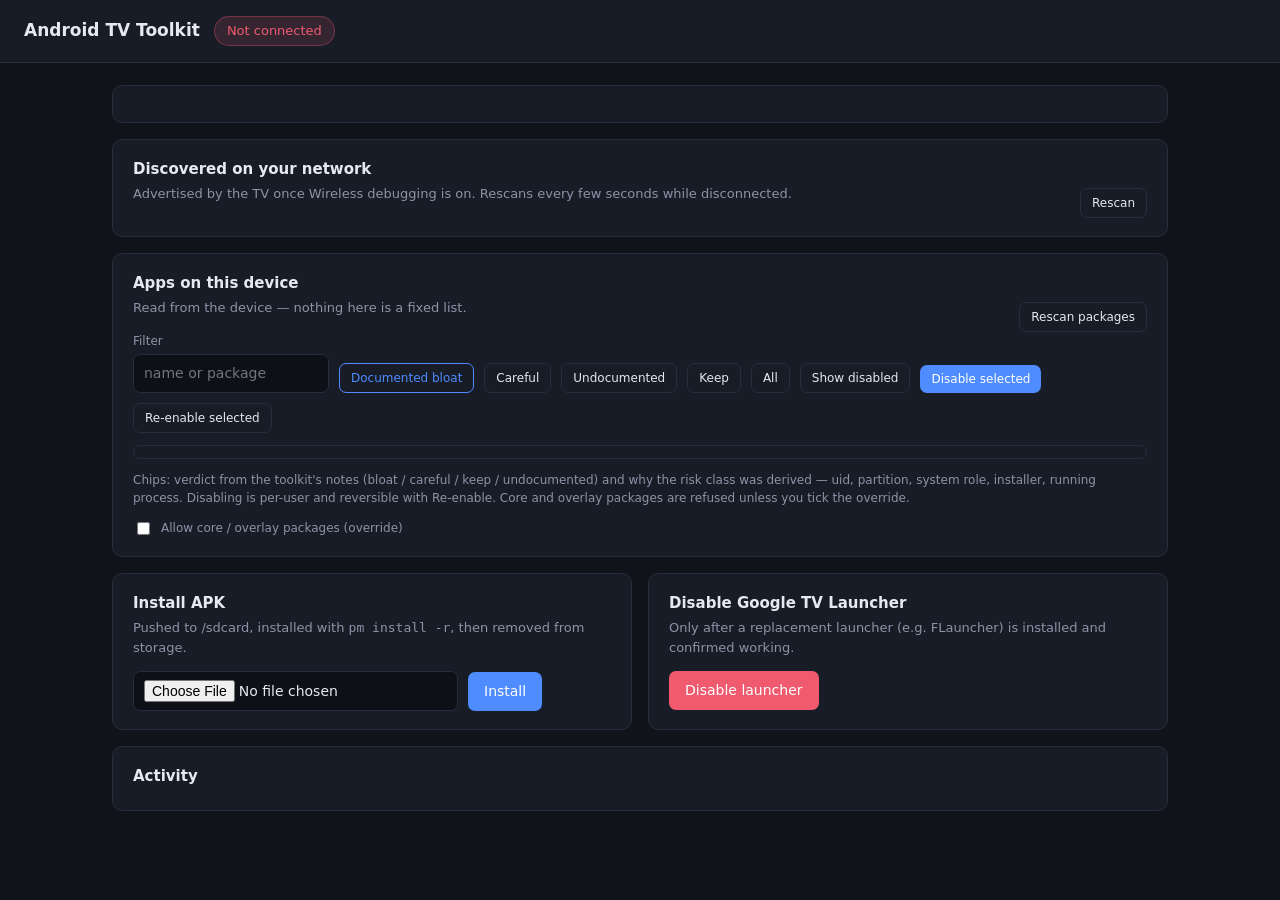
==== templates/index.html @ ed2459bc "dockerized, web ui, unaudited" ====
<!doctype html>
<html lang="en">
<head>
<meta charset="utf-8">
<meta name="viewport" content="width=device-width, initial-scale=1">
<title>Android TV Toolkit</title>
<style>
  :root {
    --bg:#10131a; --panel:#171c26; --line:#262d3b; --text:#e6e9ef; --muted:#8b94a7;
    --accent:#4f8cff; --ok:#35c47f; --warn:#e5a53c; --bad:#ef5a6f;
  }
  * { box-sizing: border-box; }
  body { margin:0; background:var(--bg); color:var(--text);
    font:15px/1.5 system-ui,-apple-system,"Segoe UI",Roboto,sans-serif; }
  header { display:flex; align-items:center; gap:14px; flex-wrap:wrap; padding:16px 24px;
    border-bottom:1px solid var(--line); background:var(--panel); }
  h1 { font-size:17px; margin:0; font-weight:600; }
  .pill { padding:4px 12px; border-radius:999px; font-size:13px; background:rgba(239,90,111,.14);
    color:var(--bad); border:1px solid rgba(239,90,111,.35); }
  .pill.on { background:rgba(53,196,127,.14); color:var(--ok); border-color:rgba(53,196,127,.35); }
  .adb { margin-left:auto; color:var(--muted); font-size:12px; }
  main { max-width:1100px; margin:0 auto; padding:22px; display:grid; gap:16px; }
  .card { background:var(--panel); border:1px solid var(--line); border-radius:10px; padding:18px 20px; }
  .card h2 { font-size:15px; margin:0 0 4px; font-weight:600; }
  .hint { margin:0 0 14px; color:var(--muted); font-size:13px; }
  .row { display:flex; gap:10px; align-items:flex-end; flex-wrap:wrap; }
  label.f { display:flex; flex-direction:column; gap:4px; font-size:12px; color:var(--muted); }
  input[type=text], input[type=search], input[type=file] { background:#0d1017; color:var(--text);
    border:1px solid var(--line); border-radius:7px; padding:8px 10px; font:inherit; font-size:14px; }
  input:focus { outline:1px solid var(--accent); }
  button { background:var(--accent); color:#fff; border:0; border-radius:7px; padding:9px 16px;
    font:inherit; font-size:14px; cursor:pointer; }
  button:hover:not(:disabled) { filter:brightness(1.12); }
  button:disabled { opacity:.4; cursor:not-allowed; }
  button.ghost { background:transparent; border:1px solid var(--line); color:var(--text); }
  button.ghost.on { border-color:var(--accent); color:var(--accent); }
  button.warn { background:var(--bad); }
  button.mini { padding:5px 11px; font-size:12px; }
  details { margin-top:14px; border-top:1px solid var(--line); padding-top:12px; }
  summary { cursor:pointer; color:var(--muted); font-size:13px; }
  .paths { display:grid; gap:12px; grid-template-columns:repeat(auto-fit,minmax(280px,1fr)); margin-bottom:16px; }
  .path { border:1px solid var(--line); border-radius:8px; padding:12px 14px; font-size:13px; color:var(--muted); }
  .path b { color:var(--text); display:block; margin-bottom:4px; font-size:13.5px; }
  .dev { display:flex; align-items:center; gap:10px; padding:8px 10px; border:1px solid var(--line);
    border-radius:8px; margin-bottom:8px; font-size:13.5px; }
  .dev .addr { color:var(--muted); font-family:ui-monospace,Consolas,monospace; }
  .tag { font-size:10px; text-transform:uppercase; letter-spacing:.4px; padding:1px 7px; border-radius:4px;
    background:rgba(79,140,255,.16); color:var(--accent); }
  .tag.pair { background:rgba(229,165,60,.16); color:var(--warn); }
  .apps { max-height:460px; overflow:auto; border:1px solid var(--line); border-radius:8px; padding:6px; margin:12px 0; }
  .app { display:flex; gap:10px; align-items:flex-start; padding:7px 8px; border-radius:6px;
    border-bottom:1px solid #1d2432; }
  .app:hover { background:#1d2432; }
  .app input { margin-top:4px; }
  .app .body { flex:1; min-width:0; }
  .app .nm { font-size:13.5px; font-weight:550; }
  .app .pk { color:var(--muted); font-size:11.5px; font-family:ui-monospace,Consolas,monospace; }
  .app .why { color:var(--muted); font-size:12px; margin-top:2px; }
  .app.off { opacity:.55; }
  .chip { font-size:10px; padding:1px 7px; border-radius:4px; margin-left:6px; text-transform:uppercase;
    letter-spacing:.4px; white-space:nowrap; }
  .v-bloat { background:rgba(239,90,111,.18); color:var(--bad); }
  .v-careful { background:rgba(229,165,60,.18); color:var(--warn); }
  .v-keep { background:rgba(53,196,127,.18); color:var(--ok); }
  .v-undocumented { background:rgba(139,148,167,.16); color:var(--muted); }
  .r-core, .r-overlay { background:rgba(139,148,167,.16); color:var(--muted); }
  .r-visible, .r-user, .r-caution { background:rgba(79,140,255,.16); color:var(--accent); }
  .r-unknown { background:rgba(139,148,167,.16); color:var(--muted); }
  .st-disabled { background:rgba(53,196,127,.15); color:var(--ok); }
  .legend { color:var(--muted); font-size:12px; }
  #log { font:12.5px/1.6 ui-monospace,Consolas,monospace; white-space:pre-wrap; max-height:280px; overflow:auto; }
  #log div { border-bottom:1px solid #1d2432; padding:3px 0; }
  #log .ok { color:var(--ok); } #log .bad { color:var(--bad); }
  #log .muted { color:var(--muted); } #log .note { color:var(--warn); }
  .tools { display:grid; gap:16px; grid-template-columns:repeat(auto-fit,minmax(330px,1fr)); }
  .locked { opacity:.5; pointer-events:none; }
</style>
</head>
<body>
<header>
  <h1>Android TV Toolkit</h1>
  <span class="pill" id="status">Not connected</span>
  <span id="device"></span>
  <span class="adb" id="adb"></span>
</header>

<main>
  <section class="card" id="connection"></section>

  <section class="card" id="discover-card">
    <div class="row" style="justify-content:space-between">
      <div>
        <h2>Discovered on your network</h2>
        <p class="hint">Advertised by the TV once Wireless debugging is on. Rescans every few seconds while disconnected.</p>
      </div>
      <button class="ghost mini" id="rescan">Rescan</button>
    </div>
    <div id="devices"></div>
  </section>

  <section class="card" id="apps-card">
    <div class="row" style="justify-content:space-between">
      <div>
        <h2>Apps on this device</h2>
        <p class="hint" id="apps-hint">Read from the device — nothing here is a fixed list.</p>
      </div>
      <button class="ghost mini" id="reload-inv">Rescan packages</button>
    </div>
    <div class="row">
      <label class="f"><span>Filter</span><input type="search" id="q" placeholder="name or package"></label>
      <button class="ghost mini on" data-filter="bloat">Documented bloat</button>
      <button class="ghost mini" data-filter="careful">Careful</button>
      <button class="ghost mini" data-filter="undocumented">Undocumented</button>
      <button class="ghost mini" data-filter="keep">Keep</button>
      <button class="ghost mini" data-filter="all">All</button>
      <button class="ghost mini" id="toggle-off">Show disabled</button>
      <button class="mini" id="disable-btn">Disable selected</button>
      <button class="ghost mini" id="enable-btn">Re-enable selected</button>
    </div>
    <div class="apps" id="applist"></div>
    <p class="legend">Chips: verdict from the toolkit's notes (bloat / careful / keep / undocumented) and why the
      risk class was derived — uid, partition, system role, installer, running process. Disabling is per-user and
      reversible with Re-enable. Core and overlay packages are refused unless you tick the override.</p>
    <label class="f" style="flex-direction:row;align-items:center;gap:8px">
      <input type="checkbox" id="force-core"> Allow core / overlay packages (override)</label>
  </section>

  <div class="tools">
    <section class="card" id="apk-card">
      <h2>Install APK</h2>
      <p class="hint">Pushed to /sdcard, installed with <code>pm install -r</code>, then removed from storage.</p>
      <div class="row">
        <input type="file" id="apk" accept=".apk">
        <button id="install-btn">Install</button>
      </div>
    </section>

    <section class="card" id="launcher-card">
      <h2>Disable Google TV Launcher</h2>
      <p class="hint">Only after a replacement launcher (e.g. FLauncher) is installed and confirmed working.</p>
      <button class="warn" id="launcher-btn">Disable launcher</button>
    </section>
  </div>

  <section class="card">
    <h2>Activity</h2>
    <div id="log"></div>
  </section>
</main>

<script>
const $ = (s) => document.querySelector(s);
const esc = (s) => String(s ?? "").replace(/[&<>"']/g, (c) => ({
  "&":"&amp;","<":"&lt;",">":"&gt;",'"':"&quot;","'":"&#39;"}[c]));

let catalog = { last_ip:"", last_port:"5555", last_pair_port:"" };
let apps = [];
let filter = "bloat";
let showDisabled = false;
let connected = false;
let state = { target:"" };
let forcePair = false;

function log(message, cls) {
  const line = document.createElement("div");
  if (cls) line.className = cls;
  line.textContent = new Date().toLocaleTimeString() + "  " + message;
  $("#log").prepend(line);
}

async function api(path, body) {
  const init = body instanceof FormData
    ? { method:"POST", body }
    : { method:"POST", headers:{"Content-Type":"application/json"}, body: JSON.stringify(body || {}) };
  const response = await fetch(path, init);
  return response.json().catch(() => ({ ok:false, message:"Malformed response." }));
}

function field(id, labelText, value, placeholder, size) {
  return `<label class="f"><span>${esc(labelText)}</span><input type="text" id="${id}"
    value="${esc(value || "")}" placeholder="${esc(placeholder || "")}" size="${size || 14}"></label>`;
}

function renderConnection() {
  const card = $("#connection");
  if (connected) {
    const d = state.device || {};
    card.innerHTML = `<h2>Connected</h2>
      <p class="hint">${esc(d.model || "Device")}${d.android ? " · Android " + esc(d.android) : ""} · ${esc(state.target)}</p>
      <div class="row"><button class="warn" id="disconnect-btn">Disconnect</button></div>`;
    $("#disconnect-btn").onclick = doDisconnect;
    return;
  }
  card.innerHTML = `<h2>Connect to TV</h2>
    <p class="hint">The setting is named differently depending on the TV generation — use whichever your TV shows.</p>
    <div class="paths">
      <div class="path"><b>Android 11+, Google TV, Chromecast, Onn</b>
        Settings → Device Preferences → Developer options → <b>Wireless debugging</b>. There is no switch called
        "ADB debugging" on these builds. Turn it on, open <b>Pair device with pairing code</b>, then use the
        pairing form below with the IP, pairing port and 6-digit code from that screen.</div>
      <div class="path"><b>Older Android TV builds</b>
        Settings → Device Preferences → Developer options → <b>ADB debugging</b> ON, then connect below with the
        TV's IP address (port 5555). TV and PC must be on the same network.</div>
    </div>
    <div class="row">
      ${field("ip","IP address",catalog.last_ip,"192.168.1.",16)}
      ${field("port","Port",catalog.last_port || "5555","5555",7)}
      <button id="connect-btn">Connect</button>
    </div>
    <details id="pair-details" ${forcePair ? "open" : ""}>
      <summary>Pair with a code (Android 11+ / Google TV / Chromecast)</summary>
      <div class="row">
        ${field("p_ip","TV IP",catalog.last_ip,"192.168.1.",16)}
        ${field("p_port","Pairing port",catalog.last_pair_port,"37000",7)}
        ${field("p_code","Pairing code","","123456",8)}
        ${field("d_port","Debug port",catalog.last_port || "5555","5555",7)}
        <button id="pair-btn" class="ghost">Pair &amp; Connect</button>
      </div>
    </details>`;
  $("#connect-btn").onclick = () => doConnect($("#ip").value.trim(), $("#port").value.trim());
  $("#pair-btn").onclick = () => doPair($("#p_ip").value.trim(), $("#p_port").value.trim(),
    $("#p_code").value.trim(), $("#d_port").value.trim());
  ["ip","port"].forEach((id) => $("#" + id).addEventListener("keydown", (e) => {
    if (e.key === "Enter") $("#connect-btn").click();
  }));
  if (forcePair) { forcePair = false; $("#p_code").focus(); }
}

function renderApps() {
  const query = $("#q").value.trim().toLowerCase();
  const rows = apps.filter((a) => {
    if (!showDisabled && a.state === "disabled") return false;
    if (filter !== "all" && a.verdict !== filter) return false;
    if (query && !(a.label + a.package + a.apk).toLowerCase().includes(query)) return false;
    return true;
  });
  $("#applist").innerHTML = rows.length ? rows.map((a) => `
    <div class="app ${a.state === "disabled" ? "off" : ""}">
      <input type="checkbox" data-pkg="${esc(a.package)}" ${a.state === "disabled" ? "data-off=1" : ""}>
      <div class="body">
        <div class="nm">${esc(a.label)}
          <span class="chip v-${a.verdict}">${a.verdict}</span>
          <span class="chip r-${a.risk}">${a.risk}</span>
          ${a.state === "disabled" ? '<span class="chip st-disabled">disabled</span>' : ""}
        </div>
        <div class="pk">${esc(a.package)} · ${esc(a.partition)}${a.running ? " · running" : ""}</div>
        <div class="why">${esc(a.note || a.reasons.join(" · "))}</div>
      </div>
    </div>`).join("")
    : '<p class="hint">Nothing matches this filter.</p>';

  const c = apps.length;
  const bloat = apps.filter((a) => a.verdict === "bloat" && a.state === "enabled").length;
  const off = apps.filter((a) => a.state === "disabled").length;
  $("#apps-hint").textContent =
    `${c} packages read from the device · ${bloat} documented bloat still enabled · ${off} already disabled`;
}

function selected(off) {
  return [...document.querySelectorAll("#applist input[type=checkbox]")]
    .filter((box) => box.checked && Boolean(box.dataset.off) === off)
    .map((box) => box.dataset.pkg);
}

async function loadInventory() {
  const data = await (await fetch("/api/inventory")).json();
  if (!data.ok) { log("✗ " + data.message, "bad"); return; }
  apps = data.apps;
  renderApps();
  log(`Read ${data.counts.total} packages from ${data.device.model || state.target} — `
    + `${data.counts.bloat} documented bloat still on, ${data.counts.disabled} disabled.`, "muted");
}

async function refresh() {
  state = await (await fetch("/api/state")).json();
  connected = state.connected;
  const pill = $("#status");
  pill.textContent = connected ? "Connected — " + state.target : "Not connected";
  pill.classList.toggle("on", connected);
  $("#adb").textContent = "adb: " + state.adb;
  const d = state.device || {};
  $("#device").textContent = connected && d.model ? `${d.model}${d.android ? " · Android " + d.android : ""}` : "";
  $("#discover-card").style.display = connected ? "none" : "";
  $("#apps-card").classList.toggle("locked", !connected);
  $("#apk-card").classList.toggle("locked", !connected);
  $("#launcher-card").classList.toggle("locked", !connected);
  renderConnection();
  if (connected && !apps.length) await loadInventory();
}

async function doConnect(ip, port) {
  if (!ip) { log("Enter an IP address or pick a discovered device.", "bad"); return; }
  log(`Connecting to ${ip}:${port} …`, "muted");
  const data = await api("/api/connect", { ip, port });
  log((data.ok ? "✓ " : "✗ ") + data.message, data.ok ? "ok" : "bad");
  if (data.hint) { log("→ " + data.hint, "note"); forcePair = true; }
  await refresh();
}

async function doPair(ip, pairPort, code, debugPort) {
  if (!code) { log("Enter the 6-digit pairing code shown on the TV.", "bad"); return; }
  log(`Pairing with ${ip}:${pairPort} …`, "muted");
  const data = await api("/api/pair", { ip, pair_port: pairPort, code, debug_port: debugPort });
  log((data.ok ? "✓ " : "✗ ") + data.message, data.ok ? "ok" : "bad");
  await refresh();
}

async function doDisconnect() {
  const data = await api("/api/disconnect", {});
  log("✓ " + data.message, "ok");
  apps = [];
  $("#applist").innerHTML = "";
  await refresh();
}

async function apply(path, packages, verb) {
  if (!packages.length) { log("Nothing selected.", "bad"); return; }
  const body = { packages };
  if (path === "/api/debloat" && $("#force-core").checked) body.confirm_core = true;
  if (path === "/api/debloat" && !confirm(`Disable ${packages.length} package(s) for user 0?\n`
      + "Reversible with Re-enable, but apps that depend on them may stop working until then.")) return;
  const data = await api(path, body);
  (data.results || []).forEach((r) => {
    const name = r.label && r.label !== r.package ? r.label : r.package;
    log((r.ok ? "✓ " : "✗ ") + name + " — " + r.detail, r.ok ? "ok" : "bad");
  });
  log(data.message, data.ok ? "ok" : "bad");
  await loadInventory();
}

$("#rescan").addEventListener("click", scan);
$("#reload-inv").addEventListener("click", loadInventory);
$("#q").addEventListener("input", renderApps);
$("#toggle-off").addEventListener("click", () => {
  showDisabled = !showDisabled;
  $("#toggle-off").classList.toggle("on", showDisabled);
  renderApps();
});
$("#disable-btn").addEventListener("click", () => apply("/api/debloat", selected(false), "disable"));
$("#enable-btn").addEventListener("click", () => apply("/api/restore", selected(true), "enable"));

document.addEventListener("click", (event) => {
  const chip = event.target.dataset.filter;
  if (chip) {
    filter = chip;
    document.querySelectorAll("[data-filter]").forEach((b) => b.classList.toggle("on", b === event.target));
    renderApps();
  }
  const dev = event.target.dataset.dev;
  if (dev) {
    const [ip, port] = dev.split(":");
    if (event.target.dataset.pair === "1") {
      forcePair = true;
      renderConnection();
      $("#p_ip").value = ip;
      $("#p_code").focus();
      log(`Endpoint ${dev} needs a pairing code — enter the code shown on the TV.`, "note");
    } else {
      doConnect(ip, port);
    }
  }
});

$("#install-btn").addEventListener("click", async () => {
  const input = $("#apk");
  if (!input.files.length) { log("No APK selected.", "bad"); return; }
  const form = new FormData();
  form.append("file", input.files[0]);
  const button = $("#install-btn");
  button.disabled = true;
  log("Installing " + input.files[0].name + " …", "muted");
  const data = await api("/api/install", form);
  log((data.ok ? "✓ " : "✗ ") + data.message, data.ok ? "ok" : "bad");
  button.disabled = false;
});

$("#launcher-btn").addEventListener("click", async () => {
  if (!confirm("Disable the Google TV Launcher? Only after a replacement launcher is confirmed working.")) return;
  const data = await api("/api/launcher/disable", {});
  log((data.ok ? "✓ " : "✗ ") + "Launcher: " + data.message, data.ok ? "ok" : "bad");
});

async function scan() {
  if (connected) return;
  const devices = await (await fetch("/api/discover")).json().catch(() => ({ services:[], attached:[] }));
  const rows = [];
  for (const d of devices.attached || []) {
    rows.push(`<div class="dev"><span><b>Attached</b></span><span class="addr">${esc(d.address)}</span>
      <span class="tag">${esc(d.status)}</span></div>`);
  }
  for (const s of devices.services || []) {
    rows.push(`<div class="dev"><span><b>${esc(s.name)}</b></span><span class="addr">${esc(s.address)}</span>
      <span class="tag ${s.pairable ? "pair" : ""}">${s.pairable ? "needs pairing" : "connectable"}</span>
      <button class="ghost mini" data-dev="${esc(s.address)}" data-pair="${s.pairable ? 1 : 0}">
        ${s.pairable ? "Use for pairing" : "Connect"}</button></div>`);
  }
  $("#devices").innerHTML = rows.length ? rows.join("")
    : '<p class="hint">Nothing found yet. Enable Wireless debugging on the TV — it advertises itself once on.</p>';
}

(async function start() {
  catalog = await (await fetch("/api/catalog")).json();
  await refresh();
  await scan();
  setInterval(scan, 6000);
})();
</script>
</body>
</html>
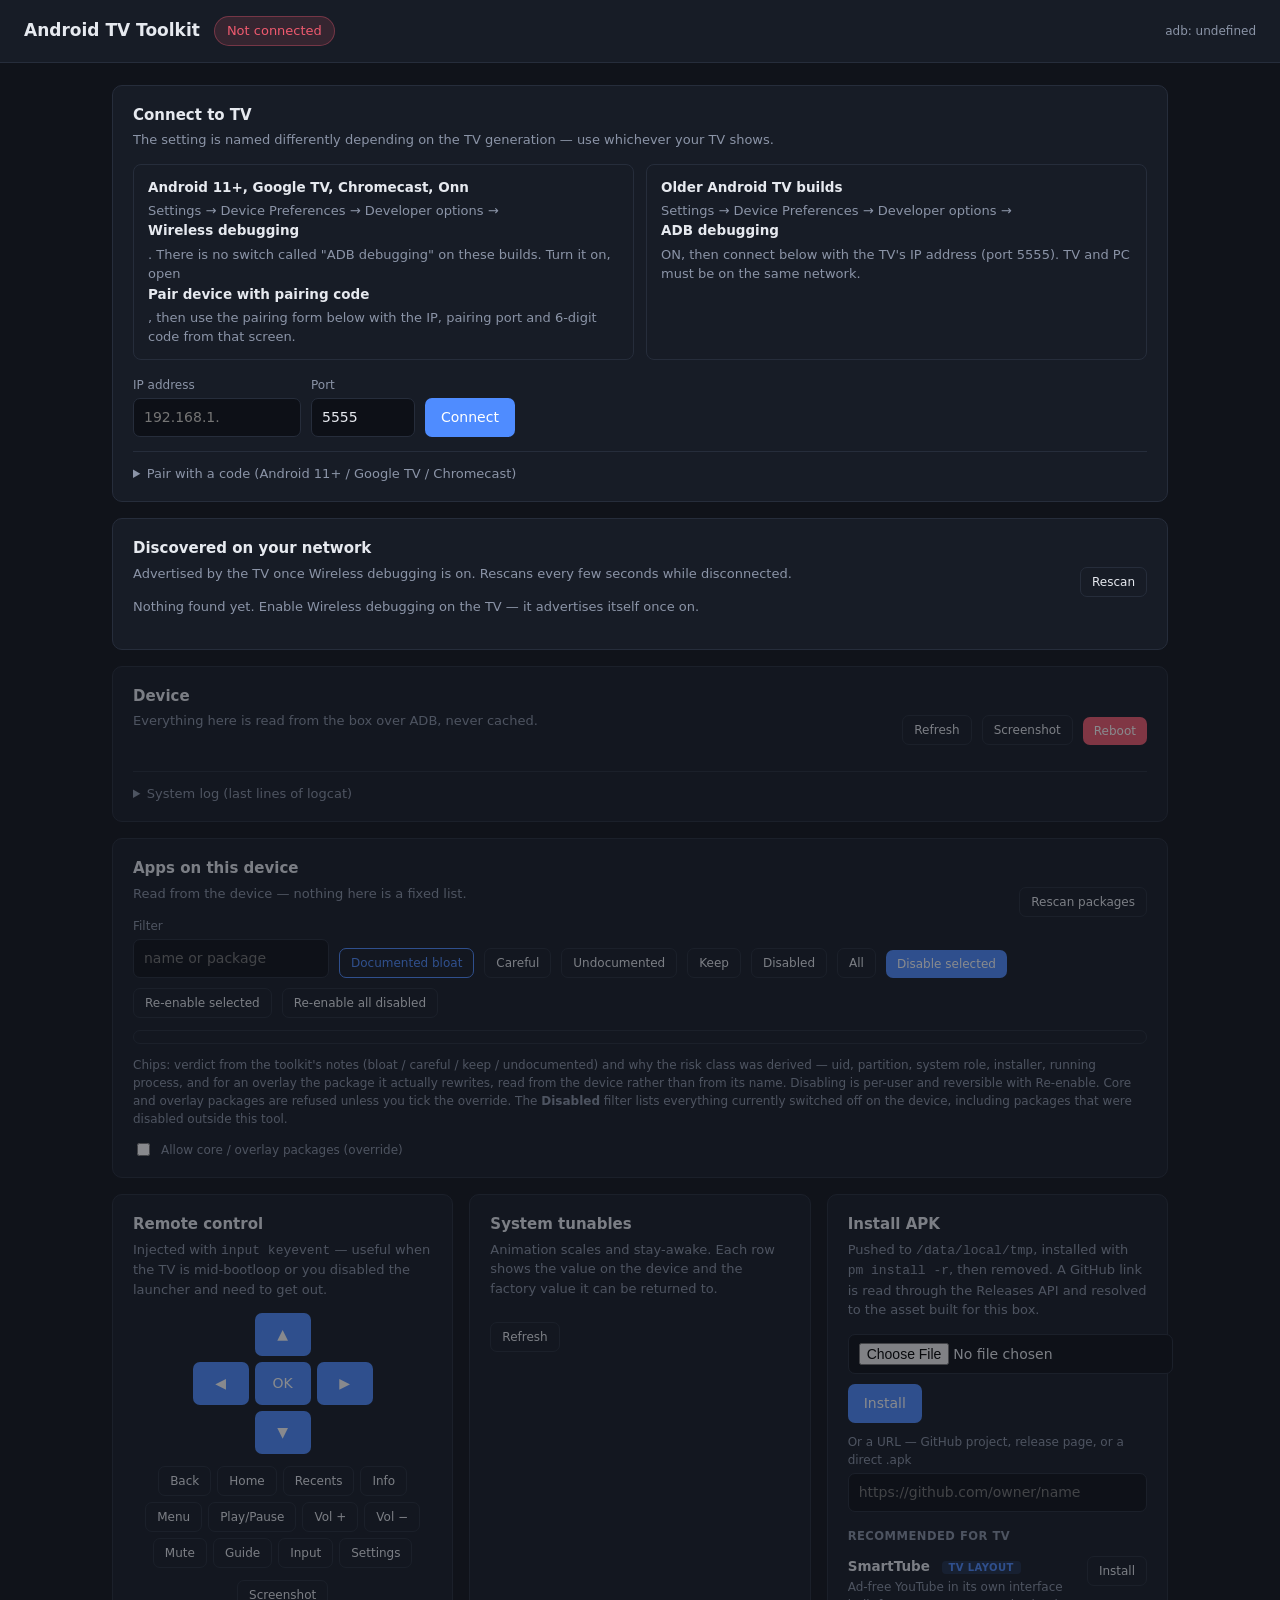
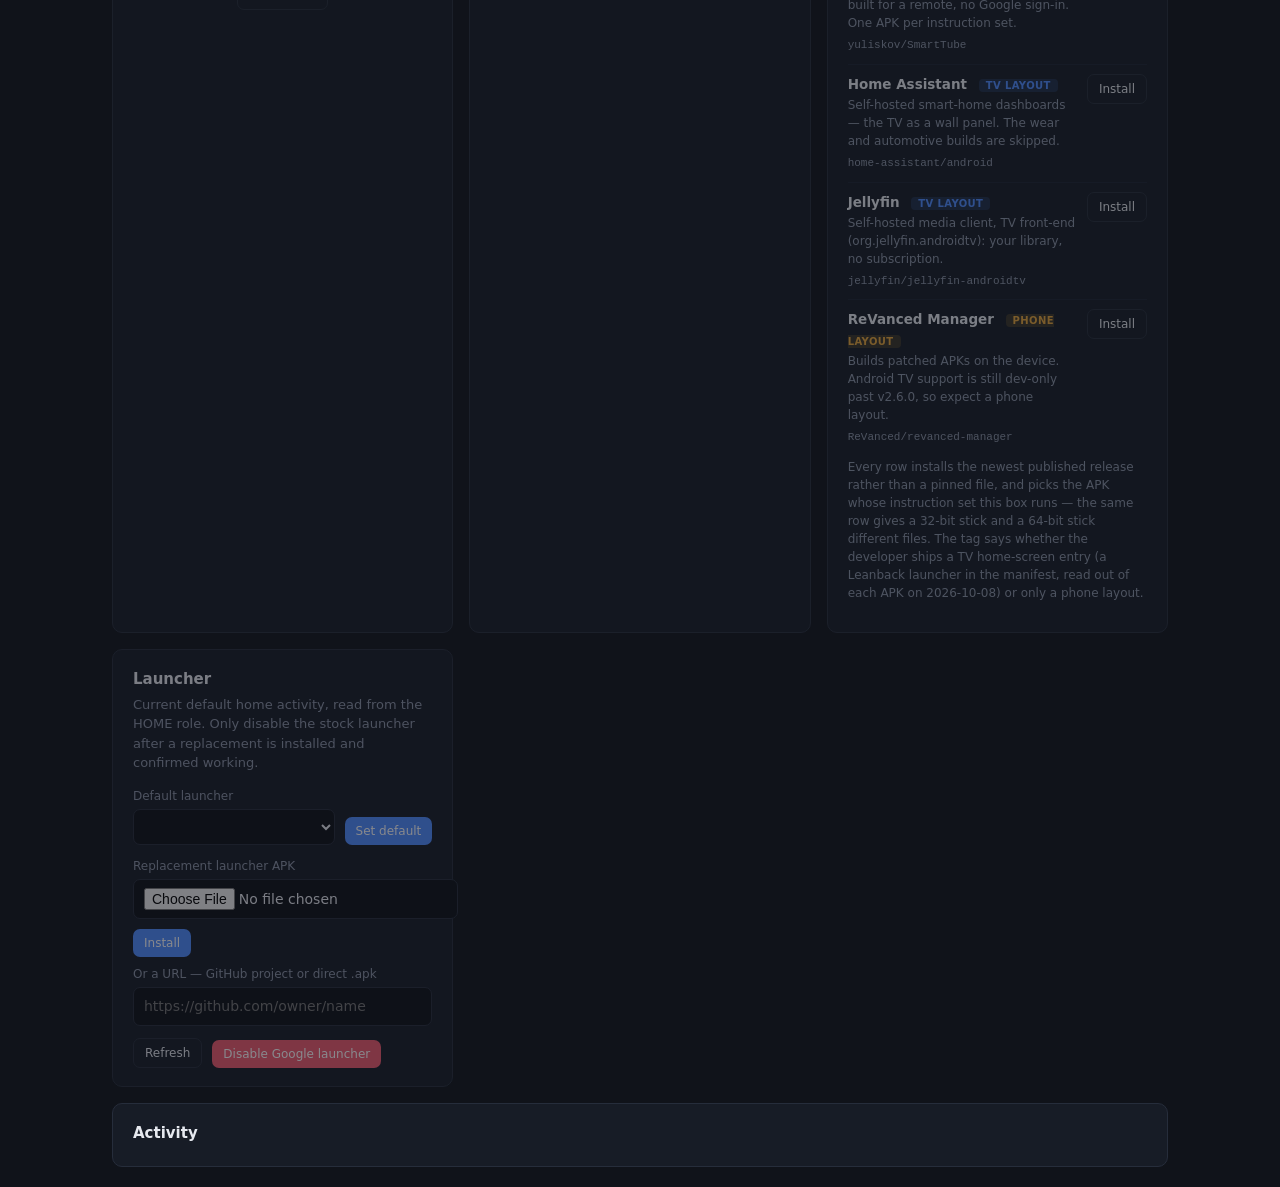
==== commit 1d691bd8: "server side adb, browser side coming" ====
--- a/templates/index.html
+++ b/templates/index.html
@@ -4,79 +4,10 @@
 <meta charset="utf-8">
 <meta name="viewport" content="width=device-width, initial-scale=1">
 <title>Android TV Toolkit</title>
-<style>
-  :root {
-    --bg:#10131a; --panel:#171c26; --line:#262d3b; --text:#e6e9ef; --muted:#8b94a7;
-    --accent:#4f8cff; --ok:#35c47f; --warn:#e5a53c; --bad:#ef5a6f;
-  }
-  * { box-sizing: border-box; }
-  body { margin:0; background:var(--bg); color:var(--text);
-    font:15px/1.5 system-ui,-apple-system,"Segoe UI",Roboto,sans-serif; }
-  header { display:flex; align-items:center; gap:14px; flex-wrap:wrap; padding:16px 24px;
-    border-bottom:1px solid var(--line); background:var(--panel); }
-  h1 { font-size:17px; margin:0; font-weight:600; }
-  .pill { padding:4px 12px; border-radius:999px; font-size:13px; background:rgba(239,90,111,.14);
-    color:var(--bad); border:1px solid rgba(239,90,111,.35); }
-  .pill.on { background:rgba(53,196,127,.14); color:var(--ok); border-color:rgba(53,196,127,.35); }
-  .adb { margin-left:auto; color:var(--muted); font-size:12px; }
-  main { max-width:1100px; margin:0 auto; padding:22px; display:grid; gap:16px; }
-  .card { background:var(--panel); border:1px solid var(--line); border-radius:10px; padding:18px 20px; }
-  .card h2 { font-size:15px; margin:0 0 4px; font-weight:600; }
-  .hint { margin:0 0 14px; color:var(--muted); font-size:13px; }
-  .row { display:flex; gap:10px; align-items:flex-end; flex-wrap:wrap; }
-  label.f { display:flex; flex-direction:column; gap:4px; font-size:12px; color:var(--muted); }
-  input[type=text], input[type=search], input[type=file] { background:#0d1017; color:var(--text);
-    border:1px solid var(--line); border-radius:7px; padding:8px 10px; font:inherit; font-size:14px; }
-  input:focus { outline:1px solid var(--accent); }
-  button { background:var(--accent); color:#fff; border:0; border-radius:7px; padding:9px 16px;
-    font:inherit; font-size:14px; cursor:pointer; }
-  button:hover:not(:disabled) { filter:brightness(1.12); }
-  button:disabled { opacity:.4; cursor:not-allowed; }
-  button.ghost { background:transparent; border:1px solid var(--line); color:var(--text); }
-  button.ghost.on { border-color:var(--accent); color:var(--accent); }
-  button.warn { background:var(--bad); }
-  button.mini { padding:5px 11px; font-size:12px; }
-  details { margin-top:14px; border-top:1px solid var(--line); padding-top:12px; }
-  summary { cursor:pointer; color:var(--muted); font-size:13px; }
-  .paths { display:grid; gap:12px; grid-template-columns:repeat(auto-fit,minmax(280px,1fr)); margin-bottom:16px; }
-  .path { border:1px solid var(--line); border-radius:8px; padding:12px 14px; font-size:13px; color:var(--muted); }
-  .path b { color:var(--text); display:block; margin-bottom:4px; font-size:13.5px; }
-  .dev { display:flex; align-items:center; gap:10px; padding:8px 10px; border:1px solid var(--line);
-    border-radius:8px; margin-bottom:8px; font-size:13.5px; }
-  .dev .addr { color:var(--muted); font-family:ui-monospace,Consolas,monospace; }
-  .tag { font-size:10px; text-transform:uppercase; letter-spacing:.4px; padding:1px 7px; border-radius:4px;
-    background:rgba(79,140,255,.16); color:var(--accent); }
-  .tag.pair { background:rgba(229,165,60,.16); color:var(--warn); }
-  .apps { max-height:460px; overflow:auto; border:1px solid var(--line); border-radius:8px; padding:6px; margin:12px 0; }
-  .app { display:flex; gap:10px; align-items:flex-start; padding:7px 8px; border-radius:6px;
-    border-bottom:1px solid #1d2432; }
-  .app:hover { background:#1d2432; }
-  .app input { margin-top:4px; }
-  .app .body { flex:1; min-width:0; }
-  .app .nm { font-size:13.5px; font-weight:550; }
-  .app .pk { color:var(--muted); font-size:11.5px; font-family:ui-monospace,Consolas,monospace; }
-  .app .why { color:var(--muted); font-size:12px; margin-top:2px; }
-  .app.off { opacity:.55; }
-  .chip { font-size:10px; padding:1px 7px; border-radius:4px; margin-left:6px; text-transform:uppercase;
-    letter-spacing:.4px; white-space:nowrap; }
-  .v-bloat { background:rgba(239,90,111,.18); color:var(--bad); }
-  .v-careful { background:rgba(229,165,60,.18); color:var(--warn); }
-  .v-keep { background:rgba(53,196,127,.18); color:var(--ok); }
-  .v-undocumented { background:rgba(139,148,167,.16); color:var(--muted); }
-  .r-core, .r-overlay { background:rgba(139,148,167,.16); color:var(--muted); }
-  .r-visible, .r-user, .r-caution { background:rgba(79,140,255,.16); color:var(--accent); }
-  .r-unknown { background:rgba(139,148,167,.16); color:var(--muted); }
-  .st-disabled { background:rgba(53,196,127,.15); color:var(--ok); }
-  .legend { color:var(--muted); font-size:12px; }
-  #log { font:12.5px/1.6 ui-monospace,Consolas,monospace; white-space:pre-wrap; max-height:280px; overflow:auto; }
-  #log div { border-bottom:1px solid #1d2432; padding:3px 0; }
-  #log .ok { color:var(--ok); } #log .bad { color:var(--bad); }
-  #log .muted { color:var(--muted); } #log .note { color:var(--warn); }
-  .tools { display:grid; gap:16px; grid-template-columns:repeat(auto-fit,minmax(330px,1fr)); }
-  .locked { opacity:.5; pointer-events:none; }
-</style>
+<link rel="stylesheet" href="/static/app.css">
 </head>
 <body>
+<div id="bar"></div>
 <header>
   <h1>Android TV Toolkit</h1>
   <span class="pill" id="status">Not connected</span>
@@ -93,9 +24,33 @@
         <h2>Discovered on your network</h2>
         <p class="hint">Advertised by the TV once Wireless debugging is on. Rescans every few seconds while disconnected.</p>
       </div>
-      <button class="ghost mini" id="rescan">Rescan</button>
+      <button class="ghost mini" id="rescan"><span class="lbl">Rescan</span></button>
     </div>
     <div id="devices"></div>
+  </section>
+
+  <section class="card" id="device-card">
+    <div class="row" style="justify-content:space-between">
+      <div>
+        <h2>Device</h2>
+        <p class="hint">Everything here is read from the box over ADB, never cached.</p>
+      </div>
+      <div class="row">
+        <button class="ghost mini" id="dev-refresh"><span class="lbl">Refresh</span></button>
+        <button class="ghost mini" id="shot-btn"><span class="lbl">Screenshot</span></button>
+        <button class="warn mini" id="reboot-btn"><span class="lbl">Reboot</span></button>
+      </div>
+    </div>
+    <div class="kv" id="kv"></div>
+    <div class="shot-wrap"><img class="shot" alt="TV screen"></div>
+    <details>
+      <summary>System log (last lines of logcat)</summary>
+      <div class="row" style="margin-top:8px">
+        <button class="ghost mini" id="log-btn"><span class="lbl">Fetch log</span></button>
+        <label class="f"><span>Lines</span><input type="text" id="log-lines" value="200" size="5"></label>
+      </div>
+      <pre id="logcat"></pre>
+    </details>
   </section>
 
   <section class="card" id="apps-card">
@@ -104,7 +59,7 @@
         <h2>Apps on this device</h2>
         <p class="hint" id="apps-hint">Read from the device — nothing here is a fixed list.</p>
       </div>
-      <button class="ghost mini" id="reload-inv">Rescan packages</button>
+      <button class="ghost mini" id="reload-inv"><span class="lbl">Rescan packages</span></button>
     </div>
     <div class="row">
       <label class="f"><span>Filter</span><input type="search" id="q" placeholder="name or package"></label>
@@ -112,33 +67,107 @@
       <button class="ghost mini" data-filter="careful">Careful</button>
       <button class="ghost mini" data-filter="undocumented">Undocumented</button>
       <button class="ghost mini" data-filter="keep">Keep</button>
+      <button class="ghost mini" data-filter="disabled">Disabled</button>
       <button class="ghost mini" data-filter="all">All</button>
-      <button class="ghost mini" id="toggle-off">Show disabled</button>
-      <button class="mini" id="disable-btn">Disable selected</button>
-      <button class="ghost mini" id="enable-btn">Re-enable selected</button>
+      <button class="mini" id="disable-btn"><span class="lbl">Disable selected</span></button>
+      <button class="ghost mini" id="enable-btn"><span class="lbl">Re-enable selected</span></button>
+      <button class="ghost mini" id="enable-all-btn"><span class="lbl">Re-enable all disabled</span></button>
     </div>
     <div class="apps" id="applist"></div>
     <p class="legend">Chips: verdict from the toolkit's notes (bloat / careful / keep / undocumented) and why the
-      risk class was derived — uid, partition, system role, installer, running process. Disabling is per-user and
-      reversible with Re-enable. Core and overlay packages are refused unless you tick the override.</p>
+      risk class was derived — uid, partition, system role, installer, running process, and for an overlay the
+      package it actually rewrites, read from the device rather than from its name. Disabling is per-user and
+      reversible with Re-enable. Core and overlay packages are refused unless you tick the override. The
+      <b>Disabled</b> filter lists everything currently switched off on the device, including packages that were
+      disabled outside this tool.</p>
     <label class="f" style="flex-direction:row;align-items:center;gap:8px">
       <input type="checkbox" id="force-core"> Allow core / overlay packages (override)</label>
   </section>
 
   <div class="tools">
+    <section class="card" id="remote-card">
+      <h2>Remote control</h2>
+      <p class="hint">Injected with <code>input keyevent</code> — useful when the TV is mid-bootloop or you
+        disabled the launcher and need to get out.</p>
+      <div class="pad">
+        <span></span><button data-key="up"><span class="lbl">▲</span></button><span></span>
+        <button data-key="left"><span class="lbl">◀</span></button><button data-key="ok"><span class="lbl">OK</span></button><button data-key="right"><span class="lbl">▶</span></button>
+        <span></span><button data-key="down"><span class="lbl">▼</span></button><span></span>
+      </div>
+      <div class="keys">
+        <button class="ghost mini" data-key="back"><span class="lbl">Back</span></button>
+        <button class="ghost mini" data-key="home"><span class="lbl">Home</span></button>
+        <button class="ghost mini" data-key="recents"><span class="lbl">Recents</span></button>
+        <button class="ghost mini" data-key="info"><span class="lbl">Info</span></button>
+        <button class="ghost mini" data-key="menu"><span class="lbl">Menu</span></button>
+        <button class="ghost mini" data-key="play_pause"><span class="lbl">Play/Pause</span></button>
+        <button class="ghost mini" data-key="vol_up"><span class="lbl">Vol +</span></button>
+        <button class="ghost mini" data-key="vol_down"><span class="lbl">Vol −</span></button>
+        <button class="ghost mini" data-key="mute"><span class="lbl">Mute</span></button>
+        <button class="ghost mini" data-key="guide"><span class="lbl">Guide</span></button>
+        <button class="ghost mini" data-key="tv_input"><span class="lbl">Input</span></button>
+        <button class="ghost mini" data-key="settings"><span class="lbl">Settings</span></button>
+      </div>
+      <div class="row" style="justify-content:center;margin-top:12px">
+        <button class="ghost mini" id="shot-btn-2"><span class="lbl">Screenshot</span></button>
+      </div>
+      <div class="shot-wrap"><img class="shot" alt="TV screen"></div>
+    </section>
+
+    <section class="card" id="tune-card">
+      <div class="row" style="justify-content:space-between">
+        <div>
+          <h2>System tunables</h2>
+          <p class="hint">Animation scales and stay-awake. Each row shows the value on the device and the
+            factory value it can be returned to.</p>
+        </div>
+        <button class="ghost mini" id="tune-refresh"><span class="lbl">Refresh</span></button>
+      </div>
+      <div id="tunables"></div>
+    </section>
+
     <section class="card" id="apk-card">
       <h2>Install APK</h2>
-      <p class="hint">Pushed to /sdcard, installed with <code>pm install -r</code>, then removed from storage.</p>
+      <p class="hint">Pushed to <code>/data/local/tmp</code>, installed with <code>pm install -r</code>, then
+        removed. A GitHub link is read through the Releases API and resolved to the asset built for this box.</p>
       <div class="row">
         <input type="file" id="apk" accept=".apk">
-        <button id="install-btn">Install</button>
+        <button id="install-btn"><span class="lbl">Install</span></button>
       </div>
+      <div class="row" style="margin-top:10px">
+        <label class="f" style="flex:1"><span>Or a URL — GitHub project, release page, or a direct .apk</span>
+          <input type="text" id="apk-url" placeholder="https://github.com/owner/name"></label>
+      </div>
+      <h3 class="sub">Recommended for TV</h3>
+      <div id="recs"></div>
+      <p class="legend">Every row installs the newest published release rather than a pinned file, and picks the
+        APK whose instruction set this box runs — the same row gives a 32-bit stick and a 64-bit stick different
+        files. The tag says whether the developer ships a TV home-screen entry (a Leanback launcher in the
+        manifest, read out of each APK on 2026-10-08) or only a phone layout.</p>
     </section>
 
     <section class="card" id="launcher-card">
-      <h2>Disable Google TV Launcher</h2>
-      <p class="hint">Only after a replacement launcher (e.g. FLauncher) is installed and confirmed working.</p>
-      <button class="warn" id="launcher-btn">Disable launcher</button>
+      <h2>Launcher</h2>
+      <p class="hint">Current default home activity, read from the HOME role. Only disable the stock launcher
+        after a replacement is installed and confirmed working.</p>
+      <div class="row">
+        <label class="f" style="flex:1"><span>Default launcher</span>
+          <select id="launcher-select"></select></label>
+        <button class="mini" id="launcher-set"><span class="lbl">Set default</span></button>
+      </div>
+      <div class="row" style="margin-top:12px">
+        <label class="f" style="flex:1"><span>Replacement launcher APK</span>
+          <input type="file" id="launcher-apk" accept=".apk"></label>
+        <button class="mini" id="launcher-install"><span class="lbl">Install</span></button>
+      </div>
+      <div class="row" style="margin-top:8px">
+        <label class="f" style="flex:1"><span>Or a URL — GitHub project or direct .apk</span>
+          <input type="text" id="launcher-apk-url" placeholder="https://github.com/owner/name"></label>
+      </div>
+      <div class="row" style="margin-top:12px">
+        <button class="ghost mini" id="launcher-load"><span class="lbl">Refresh</span></button>
+        <button class="warn mini" id="launcher-btn"><span class="lbl">Disable Google launcher</span></button>
+      </div>
     </section>
   </div>
 
@@ -148,262 +177,7 @@
   </section>
 </main>
 
-<script>
-const $ = (s) => document.querySelector(s);
-const esc = (s) => String(s ?? "").replace(/[&<>"']/g, (c) => ({
-  "&":"&amp;","<":"&lt;",">":"&gt;",'"':"&quot;","'":"&#39;"}[c]));
-
-let catalog = { last_ip:"", last_port:"5555", last_pair_port:"" };
-let apps = [];
-let filter = "bloat";
-let showDisabled = false;
-let connected = false;
-let state = { target:"" };
-let forcePair = false;
-
-function log(message, cls) {
-  const line = document.createElement("div");
-  if (cls) line.className = cls;
-  line.textContent = new Date().toLocaleTimeString() + "  " + message;
-  $("#log").prepend(line);
-}
-
-async function api(path, body) {
-  const init = body instanceof FormData
-    ? { method:"POST", body }
-    : { method:"POST", headers:{"Content-Type":"application/json"}, body: JSON.stringify(body || {}) };
-  const response = await fetch(path, init);
-  return response.json().catch(() => ({ ok:false, message:"Malformed response." }));
-}
-
-function field(id, labelText, value, placeholder, size) {
-  return `<label class="f"><span>${esc(labelText)}</span><input type="text" id="${id}"
-    value="${esc(value || "")}" placeholder="${esc(placeholder || "")}" size="${size || 14}"></label>`;
-}
-
-function renderConnection() {
-  const card = $("#connection");
-  if (connected) {
-    const d = state.device || {};
-    card.innerHTML = `<h2>Connected</h2>
-      <p class="hint">${esc(d.model || "Device")}${d.android ? " · Android " + esc(d.android) : ""} · ${esc(state.target)}</p>
-      <div class="row"><button class="warn" id="disconnect-btn">Disconnect</button></div>`;
-    $("#disconnect-btn").onclick = doDisconnect;
-    return;
-  }
-  card.innerHTML = `<h2>Connect to TV</h2>
-    <p class="hint">The setting is named differently depending on the TV generation — use whichever your TV shows.</p>
-    <div class="paths">
-      <div class="path"><b>Android 11+, Google TV, Chromecast, Onn</b>
-        Settings → Device Preferences → Developer options → <b>Wireless debugging</b>. There is no switch called
-        "ADB debugging" on these builds. Turn it on, open <b>Pair device with pairing code</b>, then use the
-        pairing form below with the IP, pairing port and 6-digit code from that screen.</div>
-      <div class="path"><b>Older Android TV builds</b>
-        Settings → Device Preferences → Developer options → <b>ADB debugging</b> ON, then connect below with the
-        TV's IP address (port 5555). TV and PC must be on the same network.</div>
-    </div>
-    <div class="row">
-      ${field("ip","IP address",catalog.last_ip,"192.168.1.",16)}
-      ${field("port","Port",catalog.last_port || "5555","5555",7)}
-      <button id="connect-btn">Connect</button>
-    </div>
-    <details id="pair-details" ${forcePair ? "open" : ""}>
-      <summary>Pair with a code (Android 11+ / Google TV / Chromecast)</summary>
-      <div class="row">
-        ${field("p_ip","TV IP",catalog.last_ip,"192.168.1.",16)}
-        ${field("p_port","Pairing port",catalog.last_pair_port,"37000",7)}
-        ${field("p_code","Pairing code","","123456",8)}
-        ${field("d_port","Debug port",catalog.last_port || "5555","5555",7)}
-        <button id="pair-btn" class="ghost">Pair &amp; Connect</button>
-      </div>
-    </details>`;
-  $("#connect-btn").onclick = () => doConnect($("#ip").value.trim(), $("#port").value.trim());
-  $("#pair-btn").onclick = () => doPair($("#p_ip").value.trim(), $("#p_port").value.trim(),
-    $("#p_code").value.trim(), $("#d_port").value.trim());
-  ["ip","port"].forEach((id) => $("#" + id).addEventListener("keydown", (e) => {
-    if (e.key === "Enter") $("#connect-btn").click();
-  }));
-  if (forcePair) { forcePair = false; $("#p_code").focus(); }
-}
-
-function renderApps() {
-  const query = $("#q").value.trim().toLowerCase();
-  const rows = apps.filter((a) => {
-    if (!showDisabled && a.state === "disabled") return false;
-    if (filter !== "all" && a.verdict !== filter) return false;
-    if (query && !(a.label + a.package + a.apk).toLowerCase().includes(query)) return false;
-    return true;
-  });
-  $("#applist").innerHTML = rows.length ? rows.map((a) => `
-    <div class="app ${a.state === "disabled" ? "off" : ""}">
-      <input type="checkbox" data-pkg="${esc(a.package)}" ${a.state === "disabled" ? "data-off=1" : ""}>
-      <div class="body">
-        <div class="nm">${esc(a.label)}
-          <span class="chip v-${a.verdict}">${a.verdict}</span>
-          <span class="chip r-${a.risk}">${a.risk}</span>
-          ${a.state === "disabled" ? '<span class="chip st-disabled">disabled</span>' : ""}
-        </div>
-        <div class="pk">${esc(a.package)} · ${esc(a.partition)}${a.running ? " · running" : ""}</div>
-        <div class="why">${esc(a.note || a.reasons.join(" · "))}</div>
-      </div>
-    </div>`).join("")
-    : '<p class="hint">Nothing matches this filter.</p>';
-
-  const c = apps.length;
-  const bloat = apps.filter((a) => a.verdict === "bloat" && a.state === "enabled").length;
-  const off = apps.filter((a) => a.state === "disabled").length;
-  $("#apps-hint").textContent =
-    `${c} packages read from the device · ${bloat} documented bloat still enabled · ${off} already disabled`;
-}
-
-function selected(off) {
-  return [...document.querySelectorAll("#applist input[type=checkbox]")]
-    .filter((box) => box.checked && Boolean(box.dataset.off) === off)
-    .map((box) => box.dataset.pkg);
-}
-
-async function loadInventory() {
-  const data = await (await fetch("/api/inventory")).json();
-  if (!data.ok) { log("✗ " + data.message, "bad"); return; }
-  apps = data.apps;
-  renderApps();
-  log(`Read ${data.counts.total} packages from ${data.device.model || state.target} — `
-    + `${data.counts.bloat} documented bloat still on, ${data.counts.disabled} disabled.`, "muted");
-}
-
-async function refresh() {
-  state = await (await fetch("/api/state")).json();
-  connected = state.connected;
-  const pill = $("#status");
-  pill.textContent = connected ? "Connected — " + state.target : "Not connected";
-  pill.classList.toggle("on", connected);
-  $("#adb").textContent = "adb: " + state.adb;
-  const d = state.device || {};
-  $("#device").textContent = connected && d.model ? `${d.model}${d.android ? " · Android " + d.android : ""}` : "";
-  $("#discover-card").style.display = connected ? "none" : "";
-  $("#apps-card").classList.toggle("locked", !connected);
-  $("#apk-card").classList.toggle("locked", !connected);
-  $("#launcher-card").classList.toggle("locked", !connected);
-  renderConnection();
-  if (connected && !apps.length) await loadInventory();
-}
-
-async function doConnect(ip, port) {
-  if (!ip) { log("Enter an IP address or pick a discovered device.", "bad"); return; }
-  log(`Connecting to ${ip}:${port} …`, "muted");
-  const data = await api("/api/connect", { ip, port });
-  log((data.ok ? "✓ " : "✗ ") + data.message, data.ok ? "ok" : "bad");
-  if (data.hint) { log("→ " + data.hint, "note"); forcePair = true; }
-  await refresh();
-}
-
-async function doPair(ip, pairPort, code, debugPort) {
-  if (!code) { log("Enter the 6-digit pairing code shown on the TV.", "bad"); return; }
-  log(`Pairing with ${ip}:${pairPort} …`, "muted");
-  const data = await api("/api/pair", { ip, pair_port: pairPort, code, debug_port: debugPort });
-  log((data.ok ? "✓ " : "✗ ") + data.message, data.ok ? "ok" : "bad");
-  await refresh();
-}
-
-async function doDisconnect() {
-  const data = await api("/api/disconnect", {});
-  log("✓ " + data.message, "ok");
-  apps = [];
-  $("#applist").innerHTML = "";
-  await refresh();
-}
-
-async function apply(path, packages, verb) {
-  if (!packages.length) { log("Nothing selected.", "bad"); return; }
-  const body = { packages };
-  if (path === "/api/debloat" && $("#force-core").checked) body.confirm_core = true;
-  if (path === "/api/debloat" && !confirm(`Disable ${packages.length} package(s) for user 0?\n`
-      + "Reversible with Re-enable, but apps that depend on them may stop working until then.")) return;
-  const data = await api(path, body);
-  (data.results || []).forEach((r) => {
-    const name = r.label && r.label !== r.package ? r.label : r.package;
-    log((r.ok ? "✓ " : "✗ ") + name + " — " + r.detail, r.ok ? "ok" : "bad");
-  });
-  log(data.message, data.ok ? "ok" : "bad");
-  await loadInventory();
-}
-
-$("#rescan").addEventListener("click", scan);
-$("#reload-inv").addEventListener("click", loadInventory);
-$("#q").addEventListener("input", renderApps);
-$("#toggle-off").addEventListener("click", () => {
-  showDisabled = !showDisabled;
-  $("#toggle-off").classList.toggle("on", showDisabled);
-  renderApps();
-});
-$("#disable-btn").addEventListener("click", () => apply("/api/debloat", selected(false), "disable"));
-$("#enable-btn").addEventListener("click", () => apply("/api/restore", selected(true), "enable"));
-
-document.addEventListener("click", (event) => {
-  const chip = event.target.dataset.filter;
-  if (chip) {
-    filter = chip;
-    document.querySelectorAll("[data-filter]").forEach((b) => b.classList.toggle("on", b === event.target));
-    renderApps();
-  }
-  const dev = event.target.dataset.dev;
-  if (dev) {
-    const [ip, port] = dev.split(":");
-    if (event.target.dataset.pair === "1") {
-      forcePair = true;
-      renderConnection();
-      $("#p_ip").value = ip;
-      $("#p_code").focus();
-      log(`Endpoint ${dev} needs a pairing code — enter the code shown on the TV.`, "note");
-    } else {
-      doConnect(ip, port);
-    }
-  }
-});
-
-$("#install-btn").addEventListener("click", async () => {
-  const input = $("#apk");
-  if (!input.files.length) { log("No APK selected.", "bad"); return; }
-  const form = new FormData();
-  form.append("file", input.files[0]);
-  const button = $("#install-btn");
-  button.disabled = true;
-  log("Installing " + input.files[0].name + " …", "muted");
-  const data = await api("/api/install", form);
-  log((data.ok ? "✓ " : "✗ ") + data.message, data.ok ? "ok" : "bad");
-  button.disabled = false;
-});
-
-$("#launcher-btn").addEventListener("click", async () => {
-  if (!confirm("Disable the Google TV Launcher? Only after a replacement launcher is confirmed working.")) return;
-  const data = await api("/api/launcher/disable", {});
-  log((data.ok ? "✓ " : "✗ ") + "Launcher: " + data.message, data.ok ? "ok" : "bad");
-});
-
-async function scan() {
-  if (connected) return;
-  const devices = await (await fetch("/api/discover")).json().catch(() => ({ services:[], attached:[] }));
-  const rows = [];
-  for (const d of devices.attached || []) {
-    rows.push(`<div class="dev"><span><b>Attached</b></span><span class="addr">${esc(d.address)}</span>
-      <span class="tag">${esc(d.status)}</span></div>`);
-  }
-  for (const s of devices.services || []) {
-    rows.push(`<div class="dev"><span><b>${esc(s.name)}</b></span><span class="addr">${esc(s.address)}</span>
-      <span class="tag ${s.pairable ? "pair" : ""}">${s.pairable ? "needs pairing" : "connectable"}</span>
-      <button class="ghost mini" data-dev="${esc(s.address)}" data-pair="${s.pairable ? 1 : 0}">
-        ${s.pairable ? "Use for pairing" : "Connect"}</button></div>`);
-  }
-  $("#devices").innerHTML = rows.length ? rows.join("")
-    : '<p class="hint">Nothing found yet. Enable Wireless debugging on the TV — it advertises itself once on.</p>';
-}
-
-(async function start() {
-  catalog = await (await fetch("/api/catalog")).json();
-  await refresh();
-  await scan();
-  setInterval(scan, 6000);
-})();
-</script>
+<script src="/static/api.js"></script>
+<script src="/static/app.js"></script>
 </body>
 </html>
--- a/static/app.css
+++ b/static/app.css
@@ -0,0 +1,164 @@
+/* Android TV Toolkit — page styles. Dark, no framework, no build step. */
+
+:root {
+  --bg:#10131a; --panel:#171c26; --line:#262d3b; --text:#e6e9ef; --muted:#8b94a7;
+  --accent:#4f8cff; --ok:#35c47f; --warn:#e5a53c; --bad:#ef5a6f;
+}
+
+* { box-sizing: border-box; }
+
+body { margin:0; background:var(--bg); color:var(--text);
+  font:15px/1.5 system-ui,-apple-system,"Segoe UI",Roboto,sans-serif; }
+
+header { display:flex; align-items:center; gap:14px; flex-wrap:wrap; padding:16px 24px;
+  border-bottom:1px solid var(--line); background:var(--panel); }
+h1 { font-size:17px; margin:0; font-weight:600; }
+main { max-width:1100px; margin:0 auto; padding:22px; display:grid; gap:16px; }
+
+.card { background:var(--panel); border:1px solid var(--line); border-radius:10px; padding:18px 20px; }
+.card h2 { font-size:15px; margin:0 0 4px; font-weight:600; }
+.hint { margin:0 0 14px; color:var(--muted); font-size:13px; }
+.legend { color:var(--muted); font-size:12px; }
+.tools { display:grid; gap:16px; grid-template-columns:repeat(auto-fit,minmax(330px,1fr)); }
+.locked { opacity:.5; pointer-events:none; }
+
+/* ---------- controls ---------- */
+
+.row { display:flex; gap:10px; align-items:flex-end; flex-wrap:wrap; }
+label.f { display:flex; flex-direction:column; gap:4px; font-size:12px; color:var(--muted); }
+input[type=text], input[type=search], input[type=file], select {
+  background:#0d1017; color:var(--text); border:1px solid var(--line); border-radius:7px;
+  padding:8px 10px; font:inherit; font-size:14px; }
+input:focus, select:focus { outline:1px solid var(--accent); }
+
+button { position:relative; background:var(--accent); color:#fff; border:0; border-radius:7px;
+  padding:9px 16px; font:inherit; font-size:14px; cursor:pointer; }
+button:hover:not(:disabled) { filter:brightness(1.12); }
+button:disabled { opacity:.4; cursor:not-allowed; }
+button.ghost { background:transparent; border:1px solid var(--line); color:var(--text); }
+button.ghost.on { border-color:var(--accent); color:var(--accent); }
+button.warn { background:var(--bad); }
+button.mini { padding:5px 11px; font-size:12px; }
+
+details { margin-top:14px; border-top:1px solid var(--line); padding-top:12px; }
+summary { cursor:pointer; color:var(--muted); font-size:13px; }
+
+/* ---------- status pill, connection help, discovery ---------- */
+
+.pill { padding:4px 12px; border-radius:999px; font-size:13px; background:rgba(239,90,111,.14);
+  color:var(--bad); border:1px solid rgba(239,90,111,.35); }
+.pill.on { background:rgba(53,196,127,.14); color:var(--ok); border-color:rgba(53,196,127,.35); }
+.adb { margin-left:auto; color:var(--muted); font-size:12px; }
+
+.paths { display:grid; gap:12px; grid-template-columns:repeat(auto-fit,minmax(280px,1fr)); margin-bottom:16px; }
+.path { border:1px solid var(--line); border-radius:8px; padding:12px 14px; font-size:13px; color:var(--muted); }
+.path b { color:var(--text); display:block; margin-bottom:4px; font-size:13.5px; }
+
+.dev { display:flex; align-items:center; gap:10px; padding:8px 10px; border:1px solid var(--line);
+  border-radius:8px; margin-bottom:8px; font-size:13.5px; }
+.dev .addr { color:var(--muted); font-family:ui-monospace,Consolas,monospace; }
+.tag { font-size:10px; text-transform:uppercase; letter-spacing:.4px; padding:1px 7px; border-radius:4px;
+  background:rgba(79,140,255,.16); color:var(--accent); }
+.tag.pair { background:rgba(229,165,60,.16); color:var(--warn); }
+
+/* ---------- package list ---------- */
+
+.apps { max-height:460px; overflow:auto; border:1px solid var(--line); border-radius:8px; padding:6px; margin:12px 0; }
+.app { display:flex; gap:10px; align-items:flex-start; padding:7px 8px; border-radius:6px;
+  border-bottom:1px solid #1d2432; }
+.app:hover { background:#1d2432; }
+.app input[type=checkbox] { margin-top:4px; }
+.app .body { flex:1; min-width:0; }
+.app .nm { font-size:13.5px; font-weight:550; }
+.app .pk { color:var(--muted); font-size:11.5px; font-family:ui-monospace,Consolas,monospace; }
+.app .why { color:var(--muted); font-size:12px; margin-top:2px; }
+.app.off { opacity:.55; }
+
+.chip { font-size:10px; padding:1px 7px; border-radius:4px; margin-left:6px; text-transform:uppercase;
+  letter-spacing:.4px; white-space:nowrap; }
+.v-bloat { background:rgba(239,90,111,.18); color:var(--bad); }
+.v-careful { background:rgba(229,165,60,.18); color:var(--warn); }
+.v-keep, .st-disabled { background:rgba(53,196,127,.18); color:var(--ok); }
+.st-disabled { background:rgba(53,196,127,.15); }
+.v-undocumented, .r-core, .r-overlay, .r-unknown { background:rgba(139,148,167,.16); color:var(--muted); }
+.r-visible, .r-user, .r-caution { background:rgba(79,140,255,.16); color:var(--accent); }
+
+.drawer { margin:2px 0 8px 26px; padding:10px 12px; border:1px solid var(--line); border-radius:8px;
+  background:#131824; font-size:12.5px; }
+.drawer .acts { display:flex; flex-wrap:wrap; gap:6px; margin-top:8px; }
+.drawer dl { display:flex; flex-wrap:wrap; gap:4px 18px; margin:0; font-size:12px; }
+.drawer dt { color:var(--muted); font-size:11px; text-transform:uppercase; letter-spacing:.4px; }
+.drawer dd { margin:0; font-family:ui-monospace,Consolas,monospace; }
+
+/* ---------- device panel ---------- */
+
+.kv { display:flex; flex-wrap:wrap; gap:6px 22px; font-size:13px; margin:12px 0 0; }
+.kv span { color:var(--muted); display:block; font-size:11px; text-transform:uppercase; letter-spacing:.4px; }
+.kv b { font-weight:550; font-variant-numeric:tabular-nums; }
+.meter { height:6px; border-radius:4px; background:#0d1017; overflow:hidden; margin-top:6px;
+  border:1px solid var(--line); }
+.meter i { display:block; height:100%; background:var(--accent); transition:width .4s ease; }
+.shot { max-width:100%; border:1px solid var(--line); border-radius:8px; margin-top:12px; display:none; }
+.shot-wrap.loading .shot { opacity:.35; animation:pulse 1s ease-in-out infinite; }
+#logcat { display:none; font:11.5px/1.5 ui-monospace,Consolas,monospace; background:#0d1017;
+  border:1px solid var(--line); border-radius:8px; padding:8px; max-height:230px; overflow:auto;
+  white-space:pre-wrap; margin-top:8px; }
+
+/* ---------- recommendations ---------- */
+
+h3.sub { font-size:11.5px; text-transform:uppercase; letter-spacing:.5px; color:var(--muted);
+  margin:16px 0 2px; font-weight:600; }
+.rec { display:flex; gap:10px; align-items:flex-start; padding:9px 0; border-bottom:1px solid #1d2432; }
+.rec:last-child { border-bottom:0; padding-bottom:0; }
+.rec .body { flex:1; min-width:0; }
+.rec .nm { font-size:13.5px; font-weight:550; }
+.rec .nm .tag { margin-left:7px; }
+.rec .why { color:var(--muted); font-size:12px; margin-top:2px; }
+.rec .src { color:var(--muted); font-size:11px; font-family:ui-monospace,Consolas,monospace;
+  text-decoration:none; }
+.rec .src:hover { color:var(--accent); }
+
+/* ---------- remote ---------- */
+
+.pad { display:grid; grid-template-columns:repeat(3,56px); gap:6px; justify-content:center; margin:4px 0 12px; }
+.pad button { padding:11px 0; }
+.keys { display:flex; flex-wrap:wrap; gap:6px; justify-content:center; }
+
+/* ---------- activity log ---------- */
+
+#log { font:12.5px/1.6 ui-monospace,Consolas,monospace; white-space:pre-wrap; max-height:280px; overflow:auto; }
+#log div { border-bottom:1px solid #1d2432; padding:3px 0; }
+#log .ok { color:var(--ok); } #log .bad { color:var(--bad); }
+#log .muted { color:var(--muted); } #log .note { color:var(--warn); }
+
+/* ---------- busy indication ----------
+   One indeterminate bar for all in-flight requests, and one spinner geometry that
+   buttons reuse themselves and cards borrow on their heading. */
+
+@keyframes spin { to { transform:rotate(360deg); } }
+@keyframes sweep { to { left:100%; } }
+@keyframes pulse { 0%,100% { opacity:1; } 50% { opacity:.6; } }
+@keyframes shimmer { 0% { background-position:100% 0; } 100% { background-position:0 0; } }
+
+#bar { position:fixed; inset:0 0 auto 0; height:2px; z-index:50; pointer-events:none; }
+#bar.on::after { content:""; position:absolute; left:-40%; width:40%; height:100%;
+  background:linear-gradient(90deg,transparent,var(--accent),transparent);
+  animation:sweep 1.1s linear infinite; }
+
+button[data-busy]::after, .card.busy h2::after {
+  content:""; width:12px; height:12px; border-radius:50%;
+  border:2px solid rgba(255,255,255,.22); border-top-color:currentColor;
+  animation:spin .7s linear infinite; }
+button[data-busy] { pointer-events:none; opacity:.85; }
+button[data-busy] .lbl { visibility:hidden; }
+button[data-busy]::after { position:absolute; left:50%; top:50%; margin:-6px 0 0 -6px; }
+.card.busy h2::after { display:inline-block; margin-left:8px; vertical-align:-1px;
+  border-top-color:var(--accent); }
+
+.sk { height:42px; border-radius:6px; margin:6px 0;
+  background:linear-gradient(90deg,#1d2432 25%,#242d3d 37%,#1d2432 63%);
+  background-size:400% 100%; animation:shimmer 1.3s ease infinite; }
+
+@media (prefers-reduced-motion: reduce) {
+  *, *::after, *::before { animation:none !important; transition:none !important; }
+}
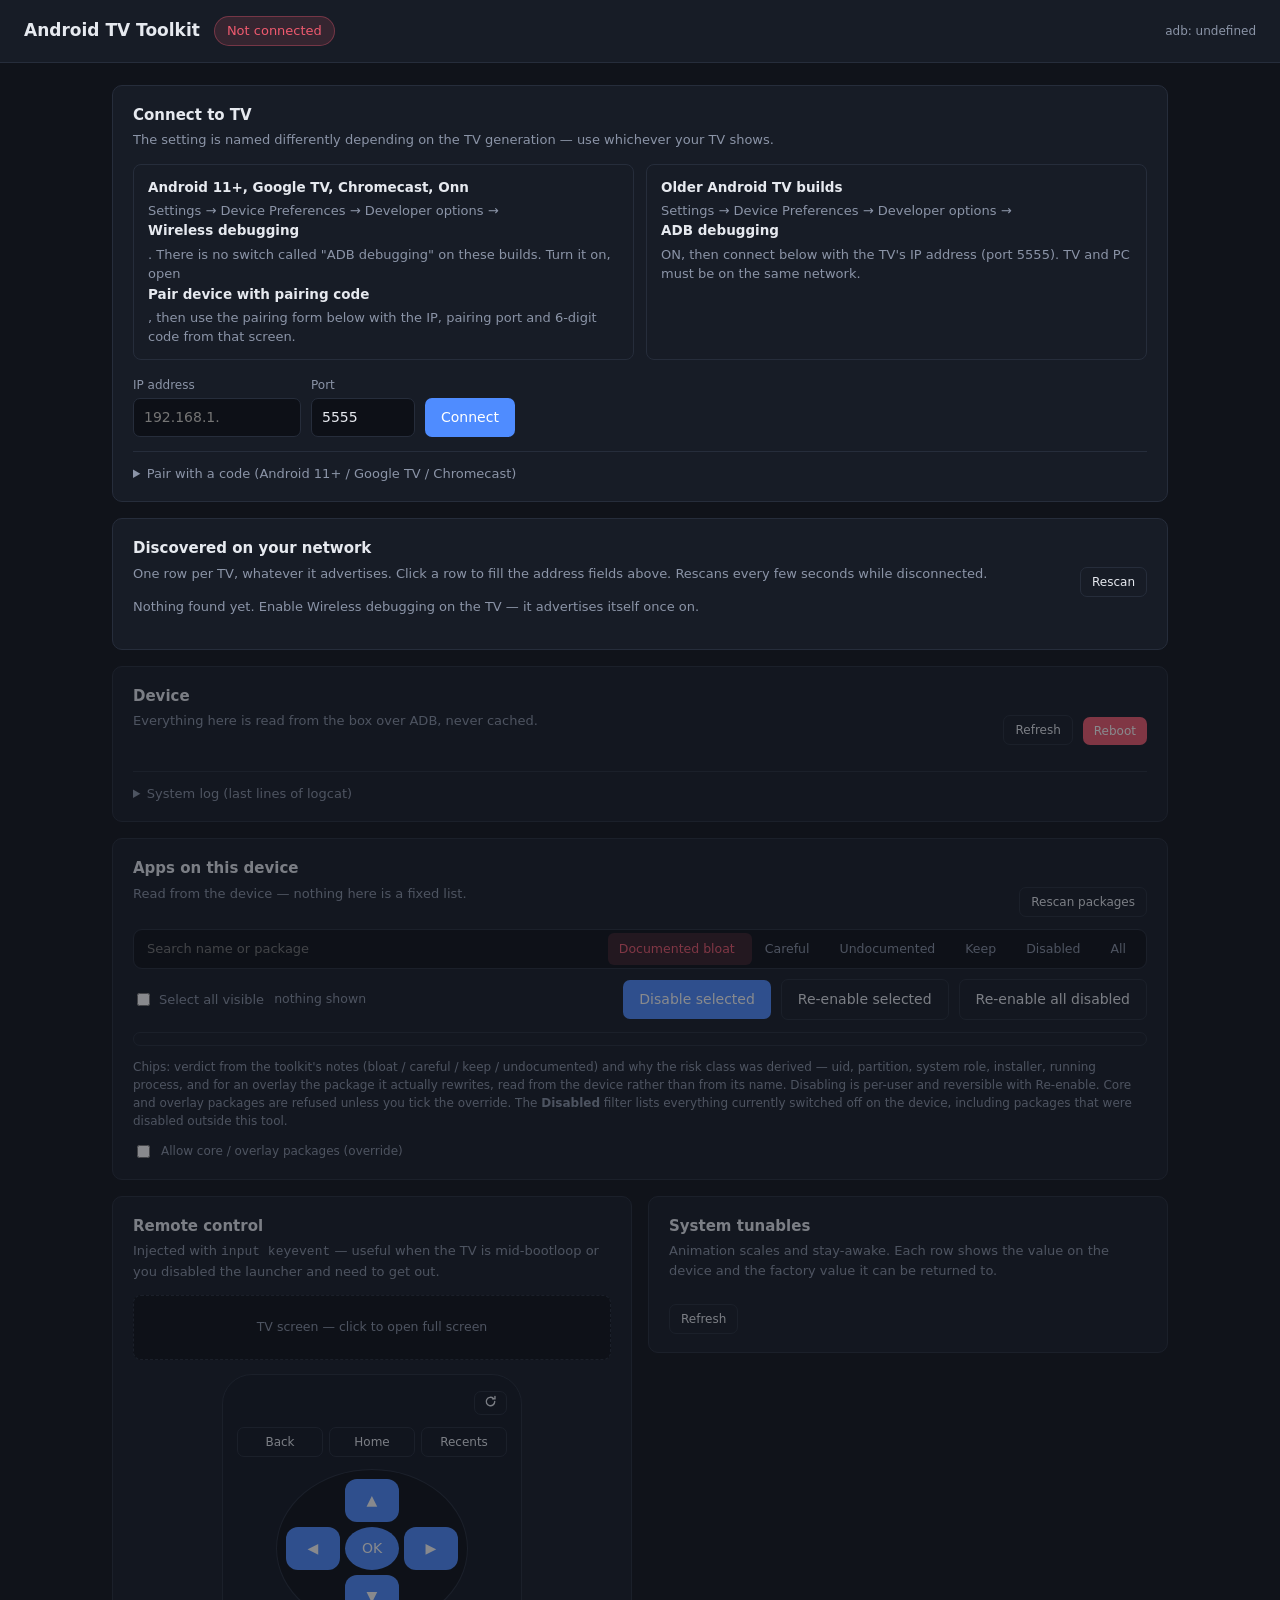
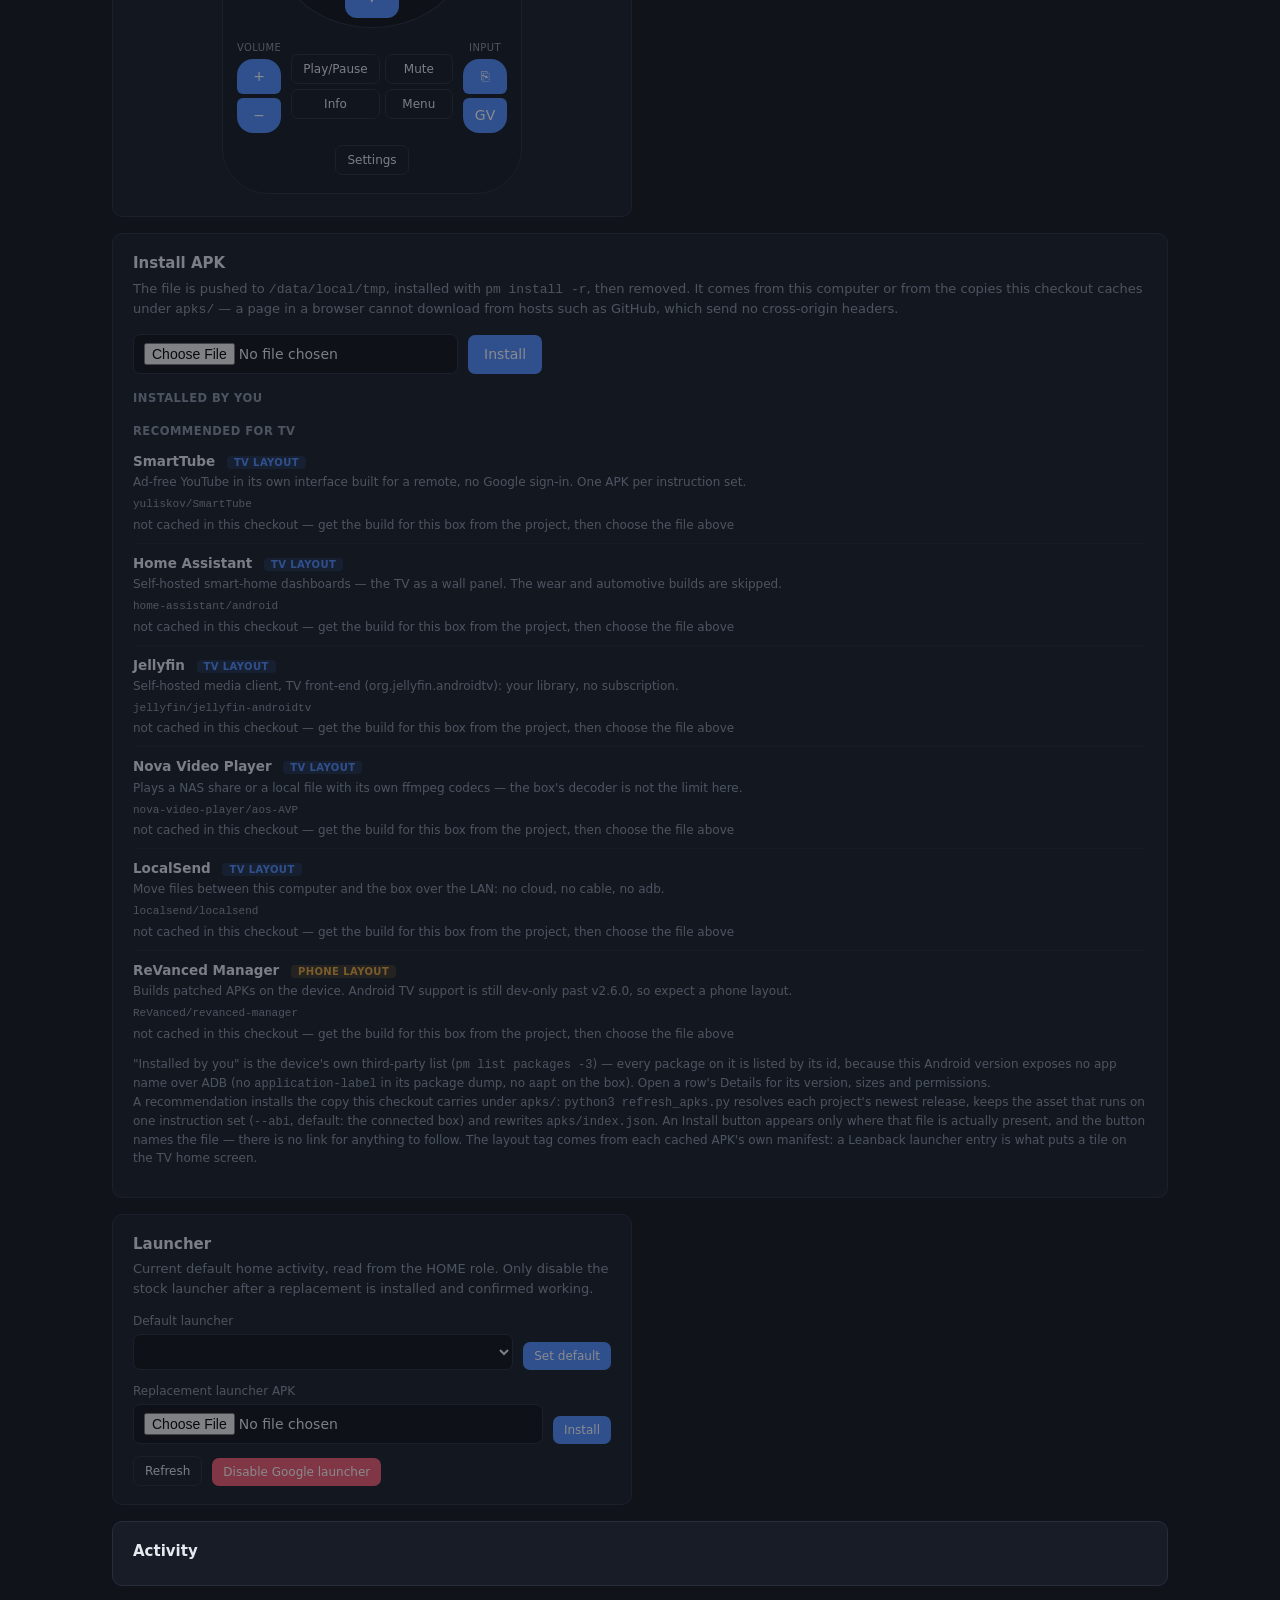
==== commit d389b304: "browser based" ====
--- a/templates/index.html
+++ b/templates/index.html
@@ -22,7 +22,8 @@
     <div class="row" style="justify-content:space-between">
       <div>
         <h2>Discovered on your network</h2>
-        <p class="hint">Advertised by the TV once Wireless debugging is on. Rescans every few seconds while disconnected.</p>
+        <p class="hint">One row per TV, whatever it advertises. Click a row to fill the address fields above.
+          Rescans every few seconds while disconnected.</p>
       </div>
       <button class="ghost mini" id="rescan"><span class="lbl">Rescan</span></button>
     </div>
@@ -37,12 +38,10 @@
       </div>
       <div class="row">
         <button class="ghost mini" id="dev-refresh"><span class="lbl">Refresh</span></button>
-        <button class="ghost mini" id="shot-btn"><span class="lbl">Screenshot</span></button>
         <button class="warn mini" id="reboot-btn"><span class="lbl">Reboot</span></button>
       </div>
     </div>
     <div class="kv" id="kv"></div>
-    <div class="shot-wrap"><img class="shot" alt="TV screen"></div>
     <details>
       <summary>System log (last lines of logcat)</summary>
       <div class="row" style="margin-top:8px">
@@ -61,17 +60,23 @@
       </div>
       <button class="ghost mini" id="reload-inv"><span class="lbl">Rescan packages</span></button>
     </div>
-    <div class="row">
-      <label class="f"><span>Filter</span><input type="search" id="q" placeholder="name or package"></label>
-      <button class="ghost mini on" data-filter="bloat">Documented bloat</button>
-      <button class="ghost mini" data-filter="careful">Careful</button>
-      <button class="ghost mini" data-filter="undocumented">Undocumented</button>
-      <button class="ghost mini" data-filter="keep">Keep</button>
-      <button class="ghost mini" data-filter="disabled">Disabled</button>
-      <button class="ghost mini" data-filter="all">All</button>
-      <button class="mini" id="disable-btn"><span class="lbl">Disable selected</span></button>
-      <button class="ghost mini" id="enable-btn"><span class="lbl">Re-enable selected</span></button>
-      <button class="ghost mini" id="enable-all-btn"><span class="lbl">Re-enable all disabled</span></button>
+    <div class="apptools">
+      <div class="seg" role="group" aria-label="Filter packages">
+        <input type="search" id="q" placeholder="Search name or package">
+        <button class="on f-bloat" data-filter="bloat">Documented bloat<span class="n"></span></button>
+        <button class="f-careful" data-filter="careful">Careful<span class="n"></span></button>
+        <button class="f-undocumented" data-filter="undocumented">Undocumented<span class="n"></span></button>
+        <button class="f-keep" data-filter="keep">Keep<span class="n"></span></button>
+        <button class="f-disabled" data-filter="disabled">Disabled<span class="n"></span></button>
+        <button class="f-all" data-filter="all">All<span class="n"></span></button>
+      </div>
+      <div class="sel">
+        <label class="pick"><input type="checkbox" id="sel-all"> Select all visible</label>
+        <span class="count" id="sel-count">nothing shown</span>
+        <button id="disable-btn"><span class="lbl">Disable selected</span></button>
+        <button class="ghost" id="enable-btn"><span class="lbl">Re-enable selected</span></button>
+        <button class="ghost" id="enable-all-btn"><span class="lbl">Re-enable all disabled</span></button>
+      </div>
     </div>
     <div class="apps" id="applist"></div>
     <p class="legend">Chips: verdict from the toolkit's notes (bloat / careful / keep / undocumented) and why the
@@ -89,29 +94,50 @@
       <h2>Remote control</h2>
       <p class="hint">Injected with <code>input keyevent</code> — useful when the TV is mid-bootloop or you
         disabled the launcher and need to get out.</p>
-      <div class="pad">
-        <span></span><button data-key="up"><span class="lbl">▲</span></button><span></span>
-        <button data-key="left"><span class="lbl">◀</span></button><button data-key="ok"><span class="lbl">OK</span></button><button data-key="right"><span class="lbl">▶</span></button>
-        <span></span><button data-key="down"><span class="lbl">▼</span></button><span></span>
-      </div>
-      <div class="keys">
-        <button class="ghost mini" data-key="back"><span class="lbl">Back</span></button>
-        <button class="ghost mini" data-key="home"><span class="lbl">Home</span></button>
-        <button class="ghost mini" data-key="recents"><span class="lbl">Recents</span></button>
-        <button class="ghost mini" data-key="info"><span class="lbl">Info</span></button>
-        <button class="ghost mini" data-key="menu"><span class="lbl">Menu</span></button>
-        <button class="ghost mini" data-key="play_pause"><span class="lbl">Play/Pause</span></button>
-        <button class="ghost mini" data-key="vol_up"><span class="lbl">Vol +</span></button>
-        <button class="ghost mini" data-key="vol_down"><span class="lbl">Vol −</span></button>
-        <button class="ghost mini" data-key="mute"><span class="lbl">Mute</span></button>
-        <button class="ghost mini" data-key="guide"><span class="lbl">Guide</span></button>
-        <button class="ghost mini" data-key="tv_input"><span class="lbl">Input</span></button>
-        <button class="ghost mini" data-key="settings"><span class="lbl">Settings</span></button>
-      </div>
-      <div class="row" style="justify-content:center;margin-top:12px">
-        <button class="ghost mini" id="shot-btn-2"><span class="lbl">Screenshot</span></button>
-      </div>
-      <div class="shot-wrap"><img class="shot" alt="TV screen"></div>
+      <button type="button" class="shot-wrap" data-shot-open
+        title="Open the TV screen full screen with the remote beside it">
+        <img class="shot" alt="TV screen">
+        <span class="shot-hint">TV screen — click to open full screen</span>
+      </button>
+      <div class="remote" id="remote">
+        <div class="rhead">
+          <button class="ghost mini" data-shot-refresh title="Refresh the picture on the left">
+            <span class="lbl"><svg viewBox="0 0 16 16" width="13" height="13" aria-hidden="true" fill="none"
+              stroke="currentColor" stroke-width="1.7" stroke-linecap="round">
+              <path d="M13.2 8a5.2 5.2 0 1 1-1.62-3.76"/><path d="M13.5 1.9v2.9h-2.9"/></svg></span></button>
+        </div>
+        <div class="keys cluster">
+          <button class="ghost mini" data-key="back" title="Back — leave this screen (keycode 4)"><span class="lbl">Back</span></button>
+          <button class="ghost mini" data-key="home" title="Home — go to the launcher home screen (keycode 3)"><span class="lbl">Home</span></button>
+          <button class="ghost mini" data-key="recents" title="Recents — the app switcher (keycode 187)"><span class="lbl">Recents</span></button>
+        </div>
+        <div class="pad">
+          <span></span><button data-key="up" title="D-pad up (keycode 19)" aria-label="D-pad up"><span class="lbl">▲</span></button><span></span>
+          <button data-key="left" title="D-pad left (keycode 21)" aria-label="D-pad left"><span class="lbl">◀</span></button><button class="enter" data-key="ok" title="OK — select what is highlighted (keycode 23)"><span class="lbl">OK</span></button><button data-key="right" title="D-pad right (keycode 22)" aria-label="D-pad right"><span class="lbl">▶</span></button>
+          <span></span><button data-key="down" title="D-pad down (keycode 20)" aria-label="D-pad down"><span class="lbl">▼</span></button><span></span>
+        </div>
+        <div class="wheels">
+          <div class="wheel">
+            <span class="wlabel">Volume</span>
+            <button data-key="vol_up" title="Volume up (keycode 24)" aria-label="Volume up"><span class="lbl">+</span></button>
+            <button data-key="vol_down" title="Volume down (keycode 25)" aria-label="Volume down"><span class="lbl">−</span></button>
+          </div>
+          <div class="keys middle">
+            <button class="ghost mini" data-key="play_pause" title="Play or pause the running media (keycode 85)"><span class="lbl">Play/Pause</span></button>
+            <button class="ghost mini" data-key="mute" title="Mute / unmute (keycode 91)"><span class="lbl">Mute</span></button>
+            <button class="ghost mini" data-key="info" title="Info — the TV's info overlay about what is on screen (keycode 164)"><span class="lbl">Info</span></button>
+            <button class="ghost mini" data-key="menu" title="Menu — the options menu of the current app (keycode 82)"><span class="lbl">Menu</span></button>
+          </div>
+          <div class="wheel">
+            <span class="wlabel">Input</span>
+            <button data-key="tv_input" title="Input source — step to the next HDMI / AV input (keycode 178)" aria-label="Next input source"><span class="lbl">⎘</span></button>
+            <button data-key="guide" title="Guide — the electronic programme guide, when a TV app provides one (keycode 172)" aria-label="Programme guide"><span class="lbl">GV</span></button>
+          </div>
+        </div>
+        <div class="keys foot">
+          <button class="ghost mini" data-key="settings" title="Settings — open the TV's settings app (keycode 176)"><span class="lbl">Settings</span></button>
+        </div>
+      </div>
     </section>
 
     <section class="card" id="tune-card">
@@ -128,22 +154,28 @@
 
     <section class="card" id="apk-card">
       <h2>Install APK</h2>
-      <p class="hint">Pushed to <code>/data/local/tmp</code>, installed with <code>pm install -r</code>, then
-        removed. A GitHub link is read through the Releases API and resolved to the asset built for this box.</p>
+      <p class="hint">The file is pushed to <code>/data/local/tmp</code>, installed with
+        <code>pm install -r</code>, then removed. It comes from this computer or from the copies this
+        checkout caches under <code>apks/</code> — a page in a browser cannot download from hosts such as
+        GitHub, which send no cross-origin headers.</p>
       <div class="row">
         <input type="file" id="apk" accept=".apk">
         <button id="install-btn"><span class="lbl">Install</span></button>
       </div>
-      <div class="row" style="margin-top:10px">
-        <label class="f" style="flex:1"><span>Or a URL — GitHub project, release page, or a direct .apk</span>
-          <input type="text" id="apk-url" placeholder="https://github.com/owner/name"></label>
-      </div>
+      <h3 class="sub">Installed by you</h3>
+      <div id="installed"></div>
       <h3 class="sub">Recommended for TV</h3>
       <div id="recs"></div>
-      <p class="legend">Every row installs the newest published release rather than a pinned file, and picks the
-        APK whose instruction set this box runs — the same row gives a 32-bit stick and a 64-bit stick different
-        files. The tag says whether the developer ships a TV home-screen entry (a Leanback launcher in the
-        manifest, read out of each APK on 2026-10-08) or only a phone layout.</p>
+      <p class="legend">"Installed by you" is the device's own third-party list (<code>pm list packages
+        -3</code>) — every package on it is listed by its id, because this Android version exposes no app
+        name over ADB (no <code>application-label</code> in its package dump, no <code>aapt</code> on the
+        box). Open a row's Details for its version, sizes and permissions.<br>
+        A recommendation installs the copy this checkout carries under <code>apks/</code>:
+        <code>python3 refresh_apks.py</code> resolves each project's newest release, keeps the asset that
+        runs on one instruction set (<code>--abi</code>, default: the connected box) and rewrites
+        <code>apks/index.json</code>. An Install button appears only where that file is actually present, and
+        the button names the file — there is no link for anything to follow. The layout tag comes from each
+        cached APK's own manifest: a Leanback launcher entry is what puts a tile on the TV home screen.</p>
     </section>
 
     <section class="card" id="launcher-card">
@@ -160,10 +192,6 @@
           <input type="file" id="launcher-apk" accept=".apk"></label>
         <button class="mini" id="launcher-install"><span class="lbl">Install</span></button>
       </div>
-      <div class="row" style="margin-top:8px">
-        <label class="f" style="flex:1"><span>Or a URL — GitHub project or direct .apk</span>
-          <input type="text" id="launcher-apk-url" placeholder="https://github.com/owner/name"></label>
-      </div>
       <div class="row" style="margin-top:12px">
         <button class="ghost mini" id="launcher-load"><span class="lbl">Refresh</span></button>
         <button class="warn mini" id="launcher-btn"><span class="lbl">Disable Google launcher</span></button>
@@ -176,6 +204,16 @@
     <div id="log"></div>
   </section>
 </main>
+
+<!-- The TV screen at full size. The remote is cloned into it when it opens, so the picture can be driven
+     and re-grabbed without leaving the view; the document-level delegation makes the copy work as-is. -->
+<div class="viewer" id="viewer" hidden>
+  <div class="viewer-box">
+    <img class="shot viewer-shot" alt="TV screen, full size">
+    <div class="viewer-remote" id="viewer-remote"></div>
+    <button class="viewer-close ghost mini" data-shot-close title="Close (Esc)"><span class="lbl">✕</span></button>
+  </div>
+</div>
 
 <script src="/static/api.js"></script>
 <script src="/static/app.js"></script>
--- a/static/app.css
+++ b/static/app.css
@@ -19,7 +19,11 @@
 .card h2 { font-size:15px; margin:0 0 4px; font-weight:600; }
 .hint { margin:0 0 14px; color:var(--muted); font-size:13px; }
 .legend { color:var(--muted); font-size:12px; }
-.tools { display:grid; gap:16px; grid-template-columns:repeat(auto-fit,minmax(330px,1fr)); }
+.tools { display:grid; gap:16px; grid-template-columns:repeat(auto-fit,minmax(420px,1fr));
+  align-items:start; }
+/* The APK card is the only one whose list grows with what you have installed and recommended, so it
+   gets the whole row: in a third-width column it ran to 2500px of wrapped text. */
+.tools > #apk-card { grid-column:1 / -1; }
 .locked { opacity:.5; pointer-events:none; }
 
 /* ---------- controls ---------- */
@@ -57,6 +61,8 @@
 .dev { display:flex; align-items:center; gap:10px; padding:8px 10px; border:1px solid var(--line);
   border-radius:8px; margin-bottom:8px; font-size:13.5px; }
 .dev .addr { color:var(--muted); font-family:ui-monospace,Consolas,monospace; }
+.dev[data-dev] { cursor:pointer; }
+.dev[data-dev]:hover { border-color:var(--accent); }
 .tag { font-size:10px; text-transform:uppercase; letter-spacing:.4px; padding:1px 7px; border-radius:4px;
   background:rgba(79,140,255,.16); color:var(--accent); }
 .tag.pair { background:rgba(229,165,60,.16); color:var(--warn); }
@@ -90,6 +96,45 @@
 .drawer dt { color:var(--muted); font-size:11px; text-transform:uppercase; letter-spacing:.4px; }
 .drawer dd { margin:0; font-family:ui-monospace,Consolas,monospace; }
 
+/* ---------- apps toolbar ---------- */
+
+/* One control for filtering (search + verdict segments, each tinted like the chip it selects) and one
+   line for what you do with a selection. Stacked, because at this card's width the two never fitted on
+   one line and the action block wrapped unpredictably. */
+.apptools { display:grid; gap:10px; margin:12px 0; }
+.seg { display:flex; flex-wrap:wrap; gap:2px; padding:3px; min-width:0;
+  background:#0d1017; border:1px solid var(--line); border-radius:9px; }
+.seg input[type=search] { flex:1 1 170px; min-width:150px; padding:6px 10px; font-size:13px;
+  background:transparent; border:0; border-radius:6px; }
+.seg input[type=search]:focus { outline:1px solid var(--accent); outline-offset:-1px; }
+.seg button { background:transparent; border:0; border-radius:6px; padding:6px 11px;
+  font-size:12.5px; color:var(--muted); white-space:nowrap; }
+.seg button:hover { color:var(--text); background:rgba(139,148,167,.12); }
+.seg button .n { margin-left:6px; font-size:11px; opacity:.8; font-variant-numeric:tabular-nums; }
+.seg button.on { background:rgba(79,140,255,.18); color:var(--accent); }
+.seg button.f-bloat.on { background:rgba(239,90,111,.18); color:var(--bad); }
+.seg button.f-careful.on { background:rgba(229,165,60,.18); color:var(--warn); }
+.seg button.f-keep.on, .seg button.f-disabled.on { background:rgba(53,196,127,.18); color:var(--ok); }
+.seg button.f-undocumented.on { background:rgba(139,148,167,.18); color:var(--text); }
+
+.sel { display:flex; flex-wrap:wrap; gap:10px; align-items:center; }
+.sel label.pick { display:flex; gap:6px; align-items:center; font-size:13px; color:var(--muted);
+  cursor:pointer; white-space:nowrap; }
+.sel .count { margin-right:auto; color:var(--muted); font-size:12.5px;
+  font-variant-numeric:tabular-nums; white-space:nowrap; }
+
+/* ---------- system tunables ---------- */
+
+/* Fixed tracks instead of space-between, so the value box and both buttons of every tunable land in
+   the same column whatever the label does. */
+.tunerow { display:grid; grid-template-columns:minmax(0,1fr) 92px 62px 74px; gap:10px;
+  align-items:center; padding:8px 10px; border:1px solid var(--line); border-radius:8px;
+  margin-bottom:8px; font-size:13.5px; }
+.tunerow .nm { min-width:0; }
+.tunerow .nm small { color:var(--muted); font-size:11.5px; }
+.tunerow input { width:100%; min-width:0; padding:6px 8px; font-size:13px; }
+.tunerow button { width:100%; padding:5px 8px; font-size:12px; }
+
 /* ---------- device panel ---------- */
 
 .kv { display:flex; flex-wrap:wrap; gap:6px 22px; font-size:13px; margin:12px 0 0; }
@@ -98,8 +143,40 @@
 .meter { height:6px; border-radius:4px; background:#0d1017; overflow:hidden; margin-top:6px;
   border:1px solid var(--line); }
 .meter i { display:block; height:100%; background:var(--accent); transition:width .4s ease; }
-.shot { max-width:100%; border:1px solid var(--line); border-radius:8px; margin-top:12px; display:none; }
-.shot-wrap.loading .shot { opacity:.35; animation:pulse 1s ease-in-out infinite; }
+/* The embed is the control: click it for the full-size view. A real button, so it is reachable with the
+   keyboard, and the hint inside is what you see before the first capture exists. */
+.shot { max-width:100%; border:1px solid var(--line); border-radius:8px; }
+.shot-wrap { display:block; width:100%; min-height:64px; margin:0 0 14px; padding:0; cursor:pointer;
+  border:1px dashed var(--line); border-radius:8px; background:#0d1017; color:var(--muted);
+  font:inherit; font-size:12.5px; }
+.shot-wrap:hover { border-color:var(--accent); }
+.shot-wrap .shot { display:none; width:100%; margin:0; border:0; }
+.shot-hint { display:block; padding:22px 12px; }
+.shot-wrap.filled { border-style:solid; }
+.shot-wrap.filled .shot { display:block; }
+.shot-wrap.filled .shot-hint { display:none; }
+.shot-wrap.loading .shot, .viewer-box.loading .viewer-shot {
+  opacity:.35; animation:pulse 1s ease-in-out infinite; }
+
+/* The controller carries its own refresh, since the picture it drives now sits beside it. */
+.remote .rhead { display:flex; justify-content:flex-end; width:100%; }
+.remote .rhead button { padding:2px 9px; font-size:14px; line-height:1.3; }
+
+/* ---------- full-size TV view ---------- */
+
+.viewer { position:fixed; inset:0; z-index:60; display:flex; align-items:center; justify-content:center;
+  gap:20px; padding:24px; background:rgba(6,8,12,.94); }
+.viewer[hidden] { display:none; }
+/* Never stacked: the page behind cannot scroll while this is open, so a controller pushed below the
+   picture would be unreachable. The picture shrinks to whatever the controller leaves. */
+.viewer-box { display:flex; align-items:center; justify-content:center; gap:20px;
+  width:100%; min-width:0; }
+.viewer-shot { flex:1 1 auto; min-width:0; max-width:100%; max-height:calc(100vh - 48px);
+  object-fit:contain; background:#000; }
+.viewer-remote { flex:0 0 auto; }
+.viewer-remote .remote { margin:0; }
+.viewer-close { position:fixed; top:16px; right:18px; }
+body.viewer-open { overflow:hidden; }
 #logcat { display:none; font:11.5px/1.5 ui-monospace,Consolas,monospace; background:#0d1017;
   border:1px solid var(--line); border-radius:8px; padding:8px; max-height:230px; overflow:auto;
   white-space:pre-wrap; margin-top:8px; }
@@ -120,8 +197,26 @@
 
 /* ---------- remote ---------- */
 
-.pad { display:grid; grid-template-columns:repeat(3,56px); gap:6px; justify-content:center; margin:4px 0 12px; }
-.pad button { padding:11px 0; }
+/* Remote control: laid out like the thing itself — nav ring up top, volume and input wheels
+   either side of the middle buttons, settings at the foot. */
+.remote { display:grid; gap:12px; justify-items:center; max-width:300px; margin:0 auto 4px; padding:16px 14px 18px;
+  background:#121722; border:1px solid var(--line); border-radius:30px 30px 46px 46px; }
+.remote .keys { display:grid; gap:6px; width:100%; }
+.remote .keys.cluster { grid-template-columns:repeat(3,1fr); }
+.remote .keys.middle { width:auto; grid-template-columns:repeat(2,1fr); gap:5px; }
+.remote .keys.foot { width:auto; }
+.remote .keys button { width:100%; }
+.remote .keys.foot button { width:auto; }
+.pad { display:grid; grid-template-columns:repeat(3,54px); gap:5px; justify-content:center; padding:9px;
+  background:#0d1017; border:1px solid var(--line); border-radius:50%; }
+.pad button { padding:11px 0; border-radius:12px; }
+.pad button.enter { border-radius:50%; }
+.wheels { display:grid; grid-template-columns:auto 1fr auto; gap:10px; align-items:center; width:100%; }
+.wheel { display:grid; gap:4px; justify-items:center; }
+.wlabel { font-size:10px; color:var(--muted); text-transform:uppercase; letter-spacing:.04em; }
+.wheel button { width:44px; padding:7px 0; font-size:14px; }
+.wheel button:first-of-type { border-radius:16px 16px 6px 6px; }
+.wheel button:last-of-type { border-radius:6px 6px 16px 16px; }
 .keys { display:flex; flex-wrap:wrap; gap:6px; justify-content:center; }
 
 /* ---------- activity log ---------- */
